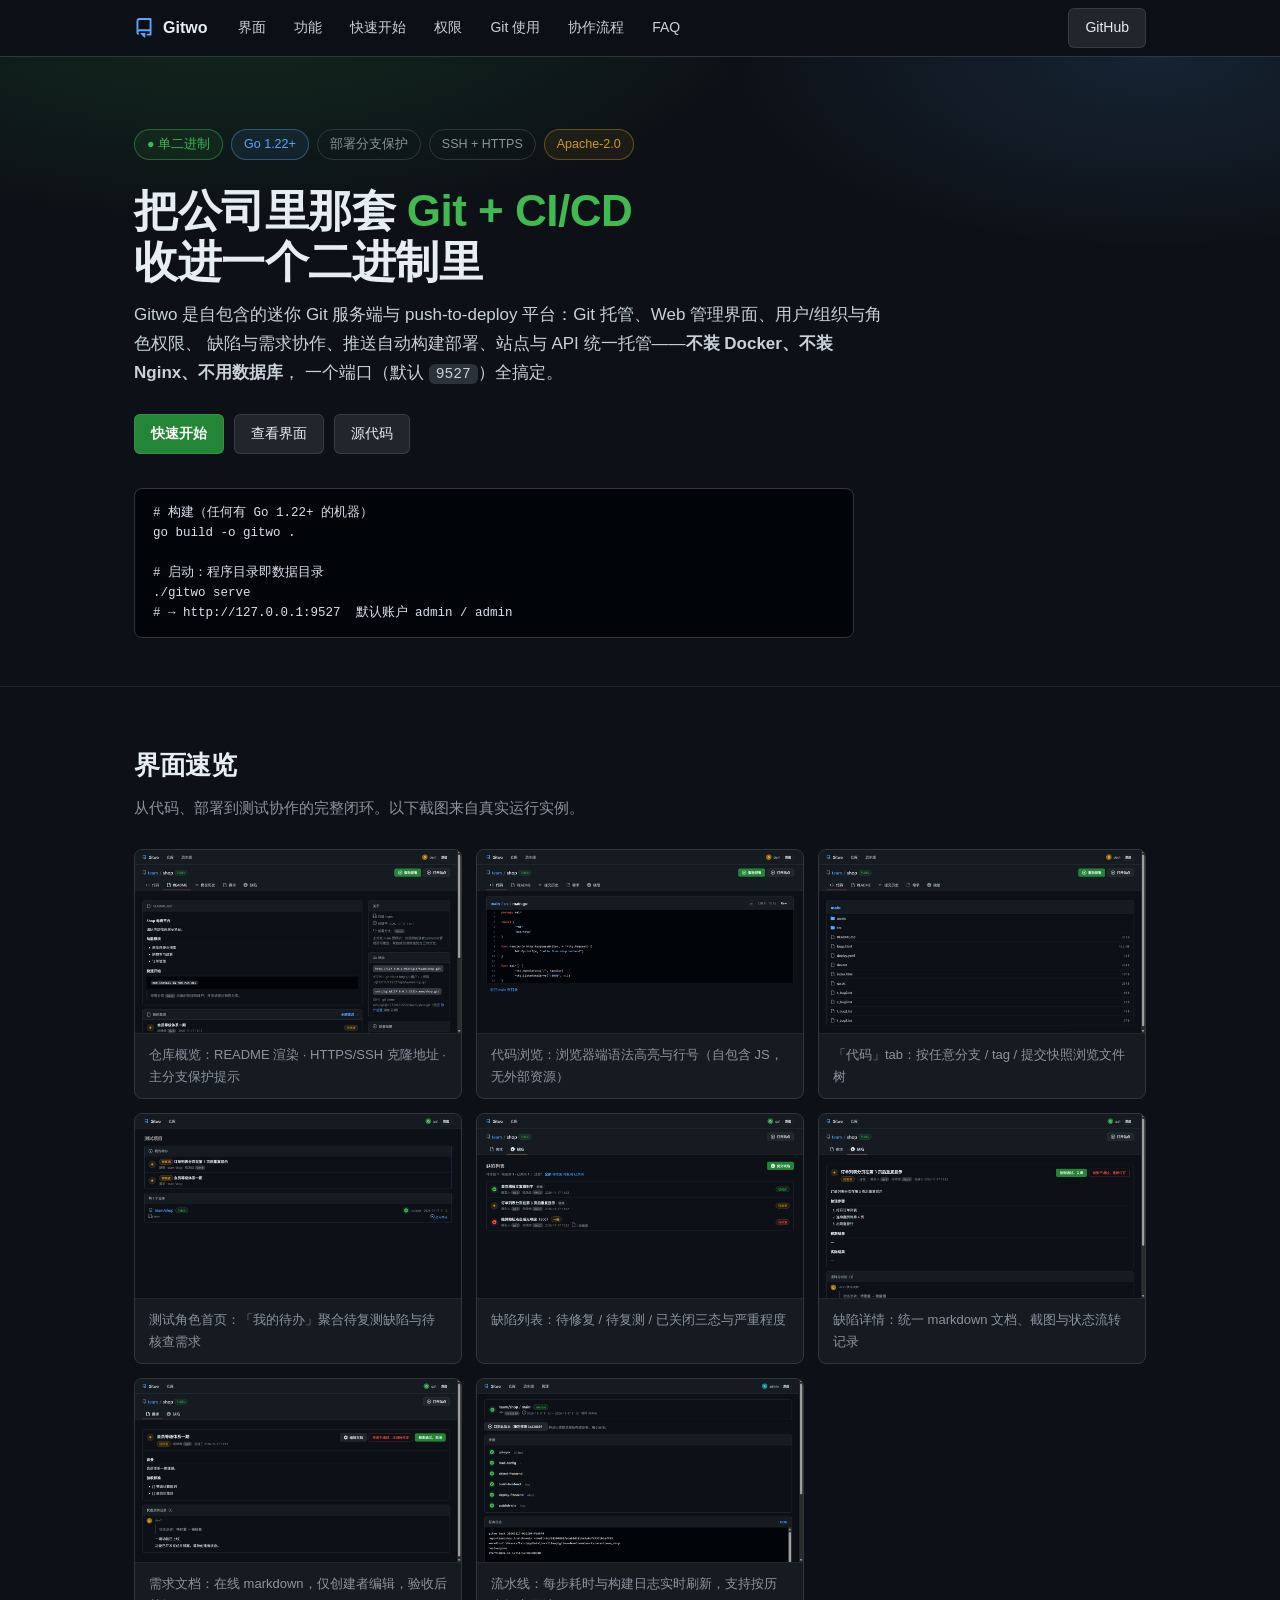
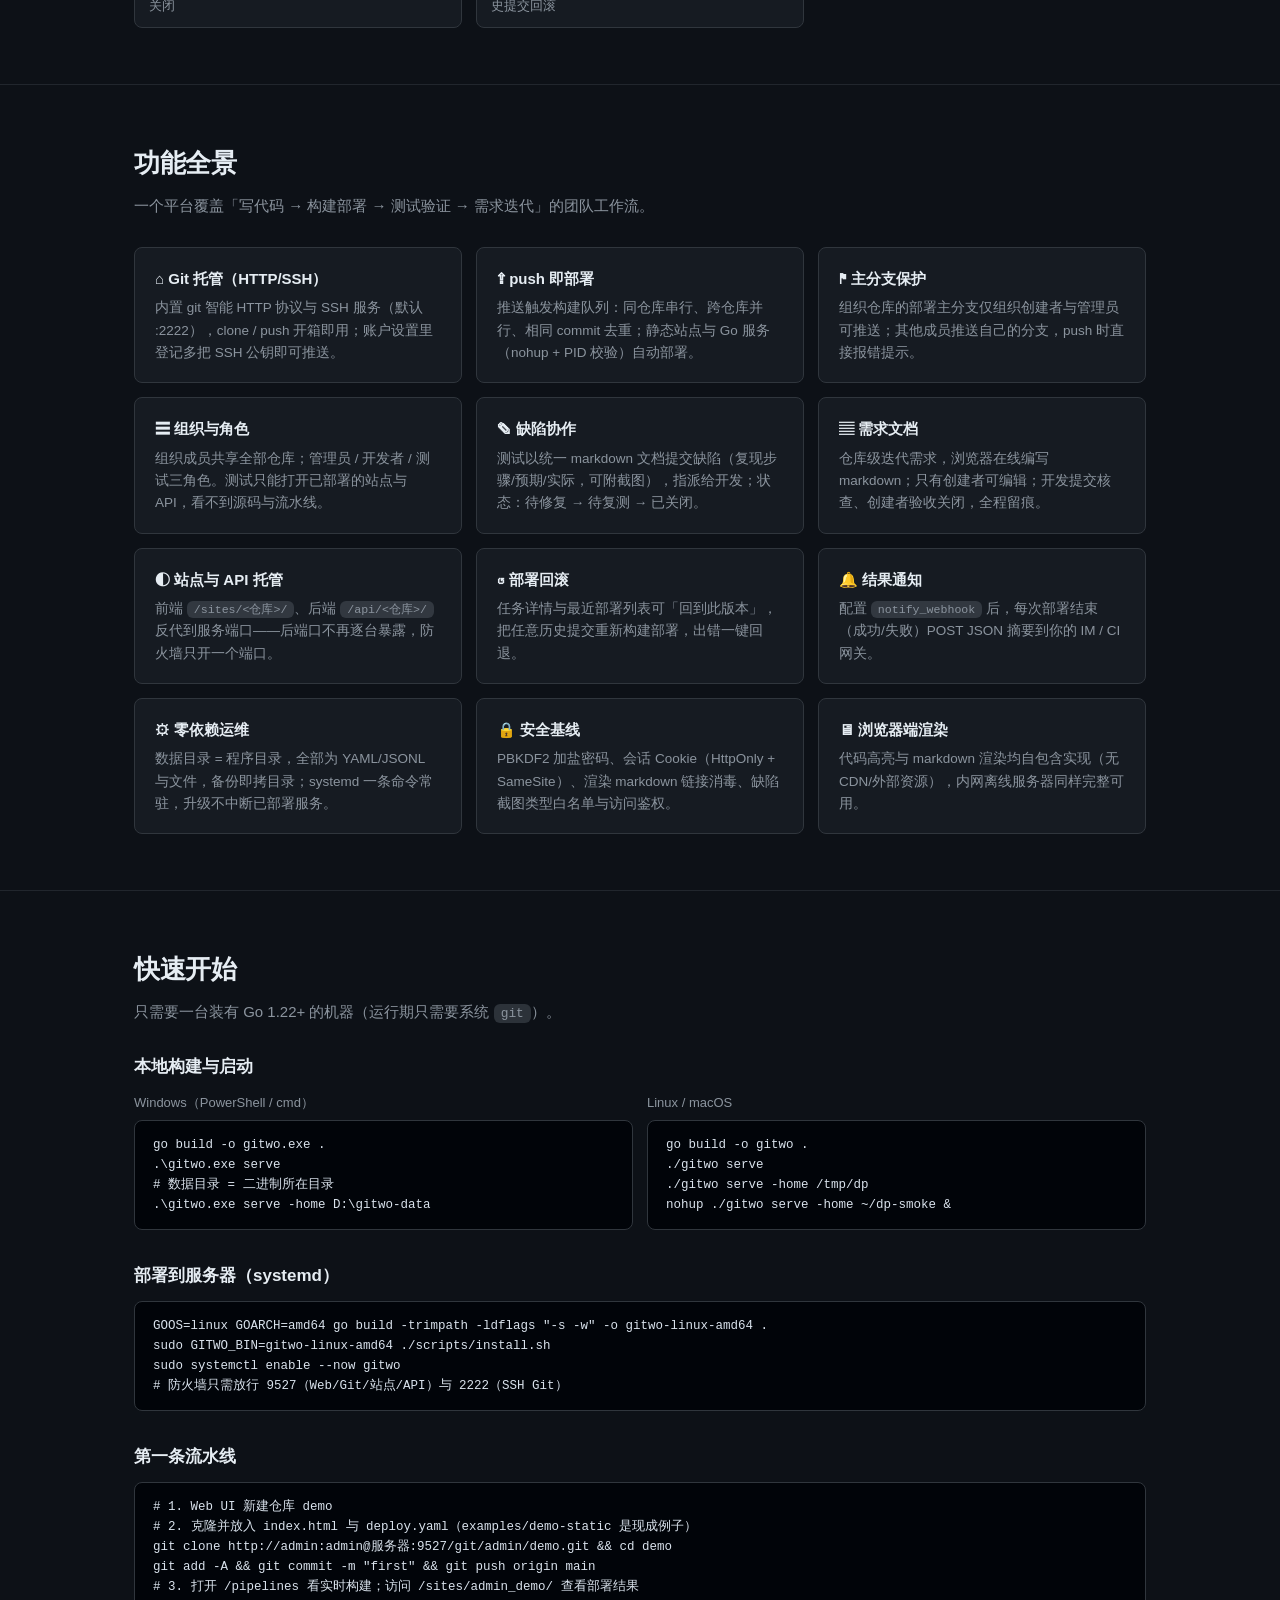
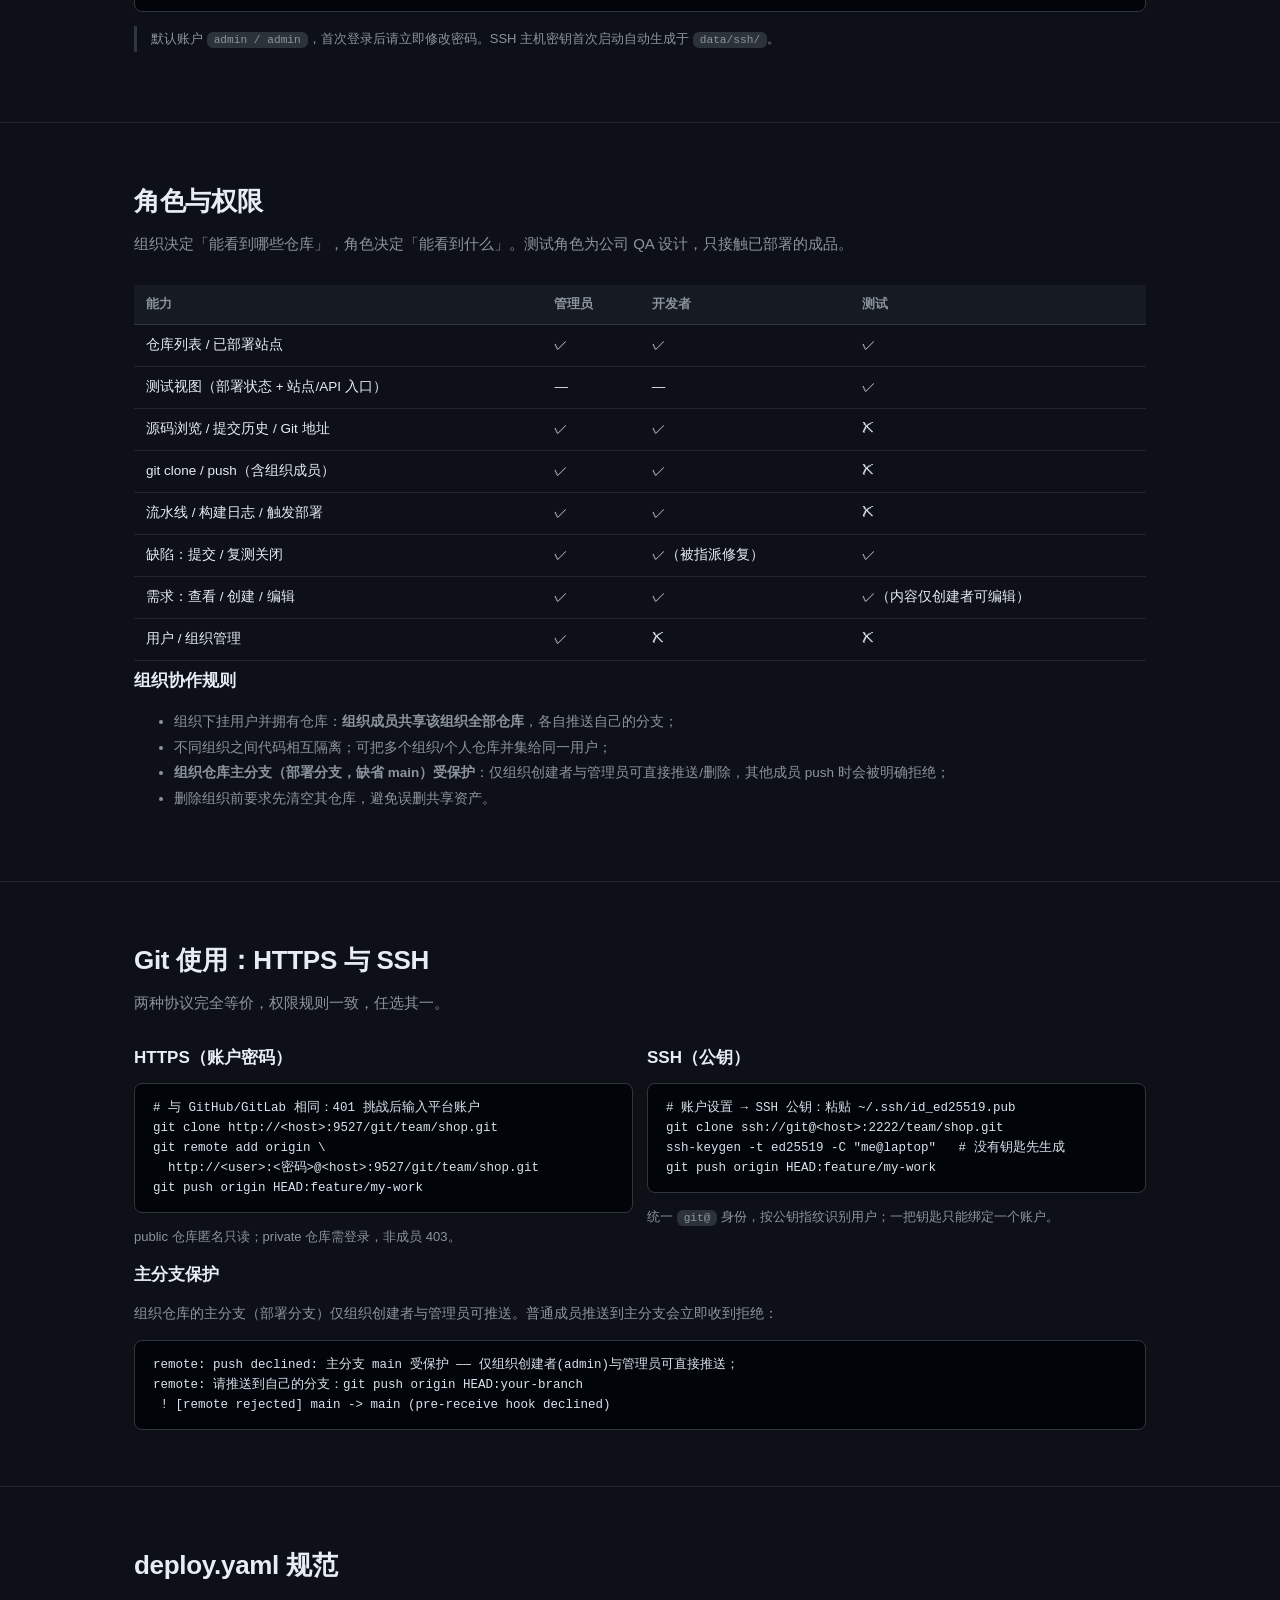
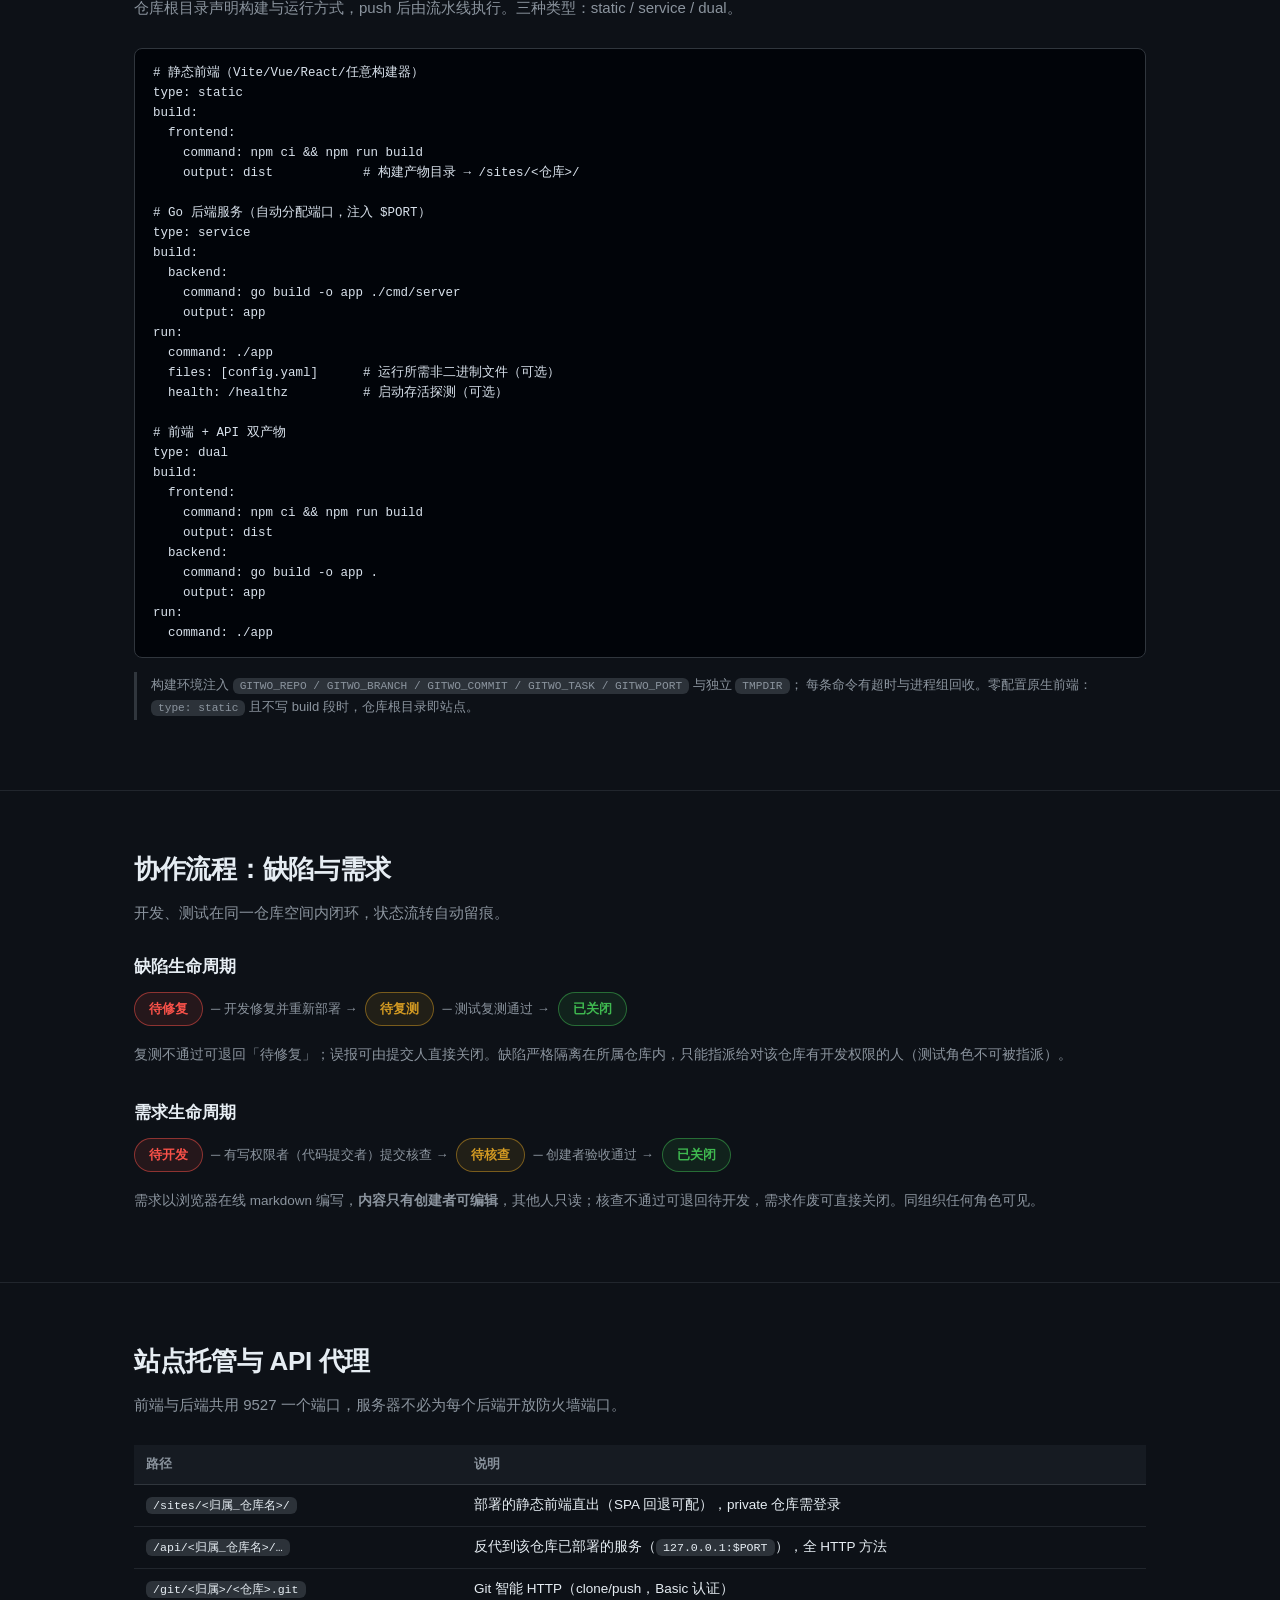
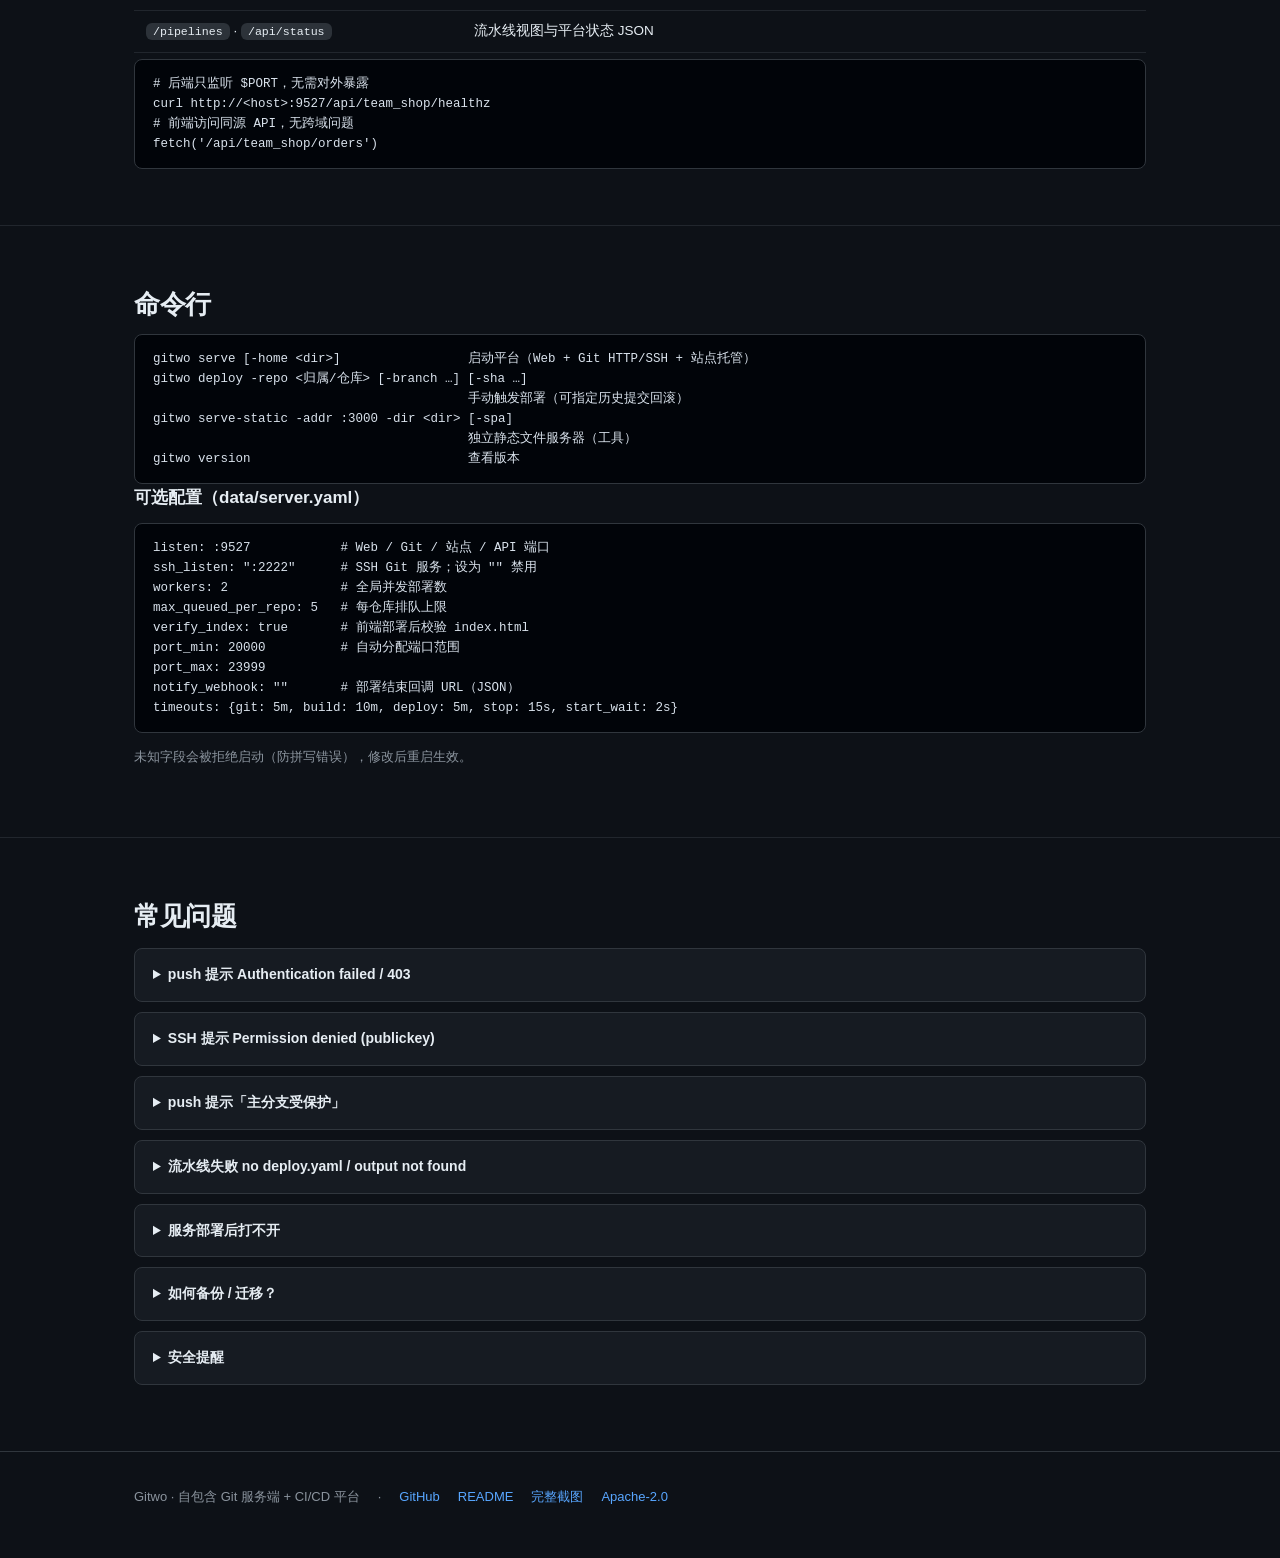
==== docs/index.html @ 0fca26b6 "feat: Gitwo 平台完整导入（Git 服务端/CI/CD/角色/缺陷/需求/SSH/API 代理） - 单二进制 Go 平台：Git HTTP+SSH、push-to-deploy 流水线、站" ====
<!doctype html>
<html lang="zh-CN">
<head>
<meta charset="utf-8">
<meta name="viewport" content="width=device-width,initial-scale=1">
<meta name="color-scheme" content="dark">
<title>Gitwo · 自包含 Git 服务端 + CI/CD 平台</title>
<meta name="description" content="Gitwo：单二进制迷你 Git 服务端 + push-to-deploy CI/CD 平台。内置 Git 托管、Web 管理、组织与角色权限、缺陷与需求协作、站点托管与 API 代理，一个端口（9527）全搞定。">
<style>
:root{
  --bg:#0d1117;--bg2:#161b22;--bg3:#21262d;--inset:#010409;
  --border:#30363d;--border2:#21262d;--fg:#e6edf3;--muted:#8b949e;--accent:#58a6ff;
  --green:#3fb950;--green-btn:#238636;--green-h:#2ea043;--red:#f85149;--yellow:#d29922;--purple:#bc8cff;
  --radius:8px;--mono:ui-monospace,SFMono-Regular,"SF Mono",Menlo,Consolas,"Liberation Mono",monospace;
}
*{box-sizing:border-box}
html{color-scheme:dark;scroll-behavior:smooth}
body{margin:0;background:var(--bg);color:var(--fg);
  font:15px/1.7 -apple-system,BlinkMacSystemFont,"Segoe UI","Noto Sans SC",Helvetica,Arial,sans-serif;
  -webkit-font-smoothing:antialiased}
a{color:var(--accent);text-decoration:none}
a:hover{text-decoration:underline}
code{font-family:var(--mono);font-size:.86em;background:rgba(110,118,129,.32);padding:2px 7px;border-radius:6px}
pre{margin:0;padding:14px 18px;overflow:auto;background:var(--inset);border:1px solid var(--border);
  border-radius:var(--radius);font:12.5px/1.6 var(--mono);color:#d9e2ec}
pre code{background:none;padding:0;font-size:inherit}
.wrap{max-width:1060px;margin:0 auto;padding:0 24px}

/* nav */
nav{position:sticky;top:0;z-index:50;background:rgba(13,17,23,.92);backdrop-filter:blur(8px);
  border-bottom:1px solid var(--border)}
nav .in{max-width:1060px;margin:0 auto;padding:0 24px;height:56px;display:flex;align-items:center;gap:6px}
.brand{display:flex;align-items:center;gap:9px;font-weight:700;font-size:16px;color:var(--fg);margin-right:14px}
.brand svg{color:var(--accent)}
nav a.lnk{color:#c9d1d9;padding:6px 11px;border-radius:6px;font-size:14px}
nav a.lnk:hover{background:var(--bg3);color:#fff;text-decoration:none}
nav .sp{flex:1}
.btn{display:inline-flex;align-items:center;gap:7px;padding:7px 16px;font-size:14px;font-weight:600;
  color:#fff;background:var(--green-btn);border:1px solid rgba(240,246,252,.1);border-radius:6px;cursor:pointer}
.btn:hover{background:var(--green-h);text-decoration:none}
.btn.ghost{background:var(--bg3);color:var(--fg);font-weight:500}
.btn.ghost:hover{background:#30363d}

/* hero */
.hero{padding:72px 0 48px;background:
  radial-gradient(900px 380px at 18% -10%,rgba(35,134,54,.22),transparent 60%),
  radial-gradient(700px 320px at 90% 0%,rgba(88,166,255,.12),transparent 60%)}
.hero h1{font-size:44px;line-height:1.15;margin:0 0 14px;letter-spacing:-.5px}
.hero h1 .g{color:var(--green)}
.hero p.lead{font-size:17px;color:#c9d1d9;max-width:760px;margin:0 0 26px}
.hero .badges{display:flex;gap:8px;flex-wrap:wrap;margin-bottom:26px}
.pill{display:inline-flex;align-items:center;gap:6px;padding:4px 12px;font-size:12.5px;
  border:1px solid var(--border);border-radius:999px;color:var(--muted)}
.pill.g{color:var(--green);border-color:rgba(63,185,80,.45);background:rgba(63,185,80,.08)}
.pill.b{color:var(--accent);border-color:rgba(88,166,255,.4);background:rgba(88,166,255,.08)}
.pill.y{color:var(--yellow);border-color:rgba(210,153,34,.4);background:rgba(210,153,34,.08)}
.hero .actions{display:flex;gap:10px;flex-wrap:wrap;margin-bottom:34px}
.hero .term{max-width:720px}

/* sections */
section{padding:56px 0;border-top:1px solid var(--border2)}
section h2{font-size:26px;margin:0 0 8px;letter-spacing:-.3px}
section p.sub{color:var(--muted);margin:0 0 28px;max-width:820px}
h3{font-size:17px;margin:32px 0 10px}
h3:first-of-type{margin-top:0}

/* cards */
.grid{display:grid;gap:14px}
.g3{grid-template-columns:repeat(auto-fit,minmax(260px,1fr))}
.g2{grid-template-columns:repeat(auto-fit,minmax(320px,1fr))}
.card{background:var(--bg2);border:1px solid var(--border);border-radius:var(--radius);padding:18px 20px}
.card h4{margin:0 0 6px;font-size:15px;display:flex;align-items:center;gap:8px}
.card h4 svg{color:var(--accent);flex:none}
.card p{margin:0;color:var(--muted);font-size:13.5px;line-height:1.65}
.card .tag{font-size:11px;color:var(--purple);border:1px solid rgba(188,140,255,.35);
  border-radius:999px;padding:1px 8px;margin-left:auto}

/* gallery */
.gallery{display:grid;grid-template-columns:repeat(auto-fit,minmax(300px,1fr));gap:14px}
.gallery figure{margin:0;background:var(--bg2);border:1px solid var(--border);border-radius:var(--radius);overflow:hidden}
.gallery img{display:block;width:100%;height:auto;border-bottom:1px solid var(--border2)}
.gallery figcaption{padding:10px 14px;font-size:13px;color:var(--muted)}

/* tables */
table{width:100%;border-collapse:collapse;font-size:13.5px;margin:10px 0 6px}
th{text-align:left;color:var(--muted);font-weight:600;font-size:12.5px;padding:9px 12px;
  border-bottom:1px solid var(--border);background:var(--bg2)}
td{padding:9px 12px;border-bottom:1px solid var(--border2);vertical-align:top}
tbody tr:hover td{background:rgba(110,118,129,.05)}

/* workflow chips */
.flow{display:flex;align-items:center;gap:8px;flex-wrap:wrap;margin:10px 0 18px}
.chip{padding:5px 14px;border-radius:999px;font-size:13px;font-weight:600;border:1px solid var(--border)}
.chip.open{color:var(--red);border-color:rgba(248,81,73,.5);background:rgba(248,81,73,.1)}
.chip.fixed{color:var(--yellow);border-color:rgba(210,153,34,.5);background:rgba(210,153,34,.1)}
.chip.closed{color:var(--green);border-color:rgba(63,185,80,.5);background:rgba(63,185,80,.1)}
.arrow{color:var(--muted);font-size:13px}
.note{border-left:3px solid var(--border);padding:2px 14px;color:var(--muted);font-size:13px;margin:14px 0}

/* faq */
details{background:var(--bg2);border:1px solid var(--border);border-radius:var(--radius);
  padding:14px 18px;margin:10px 0}
details summary{cursor:pointer;font-weight:600;font-size:14px}
details p{color:var(--muted);font-size:13.5px;margin:10px 0 0}

footer{border-top:1px solid var(--border);padding:34px 0 50px;color:var(--muted);font-size:13px}
footer .in{display:flex;gap:18px;flex-wrap:wrap;align-items:center}
@media (max-width:720px){.hero h1{font-size:32px}nav a.lnk{display:none}}
</style>
</head>
<body>

<nav><div class="in">
  <a class="brand" href="#top"><svg viewBox="0 0 16 16" width="20" height="20" fill="currentColor"><path d="M2 2.5A2.5 2.5 0 0 1 4.5 0h8.75a.75.75 0 0 1 .75.75v12.5a.75.75 0 0 1-.75.75h-2.5a.75.75 0 0 1 0-1.5h1.75v-2h-8a1 1 0 0 0-.714 1.7.75.75 0 1 1-1.072 1.05A2.495 2.495 0 0 1 2 11.5Zm10.5-1h-8a1 1 0 0 0-1 1v6.708A2.486 2.486 0 0 1 4.5 9h8ZM5 12.25a.25.25 0 0 1 .25-.25h3.5a.25.25 0 0 1 .25.25v3.25a.25.25 0 0 1-.4.2l-1.45-1.087a.249.249 0 0 0-.2 0L8.5 15.7a.25.25 0 0 1-.4-.2Z"/></svg>Gitwo</a>
  <a class="lnk" href="#screens">界面</a>
  <a class="lnk" href="#features">功能</a>
  <a class="lnk" href="#start">快速开始</a>
  <a class="lnk" href="#roles">权限</a>
  <a class="lnk" href="#git">Git 使用</a>
  <a class="lnk" href="#workflow">协作流程</a>
  <a class="lnk" href="#faq">FAQ</a>
  <span class="sp"></span>
  <a class="btn ghost" href="https://github.com/flairamos/gitwo">GitHub</a>
</div></nav>

<header class="hero" id="top"><div class="wrap">
  <div class="badges">
    <span class="pill g">● 单二进制</span>
    <span class="pill b">Go 1.22+</span>
    <span class="pill">部署分支保护</span>
    <span class="pill">SSH + HTTPS</span>
    <span class="pill y">Apache-2.0</span>
  </div>
  <h1>把公司里那套 <span class="g">Git + CI/CD</span><br>收进一个二进制里</h1>
  <p class="lead">
    Gitwo 是自包含的迷你 Git 服务端与 push-to-deploy 平台：Git 托管、Web 管理界面、用户/组织与角色权限、
    缺陷与需求协作、推送自动构建部署、站点与 API 统一托管——<b>不装 Docker、不装 Nginx、不用数据库</b>，
    一个端口（默认 <code>9527</code>）全搞定。
  </p>
  <div class="actions">
    <a class="btn" href="#start">快速开始</a>
    <a class="btn ghost" href="#screens">查看界面</a>
    <a class="btn ghost" href="https://github.com/flairamos/gitwo">源代码</a>
  </div>
  <div class="term"><pre><code># 构建（任何有 Go 1.22+ 的机器）
go build -o gitwo .

# 启动：程序目录即数据目录
./gitwo serve
# → http://127.0.0.1:9527  默认账户 admin / admin</code></pre></div>
</div></header>

<section id="screens"><div class="wrap">
  <h2>界面速览</h2>
  <p class="sub">从代码、部署到测试协作的完整闭环。以下截图来自真实运行实例。</p>
  <div class="gallery">
    <figure><a href="screenshots/03-repo-overview.png" target="_blank"><img src="screenshots/03-repo-overview.png" alt="仓库概览"></a>
      <figcaption>仓库概览：README 渲染 · HTTPS/SSH 克隆地址 · 主分支保护提示</figcaption></figure>
    <figure><a href="screenshots/05-code-blob.png" target="_blank"><img src="screenshots/05-code-blob.png" alt="代码语法高亮"></a>
      <figcaption>代码浏览：浏览器端语法高亮与行号（自包含 JS，无外部资源）</figcaption></figure>
    <figure><a href="screenshots/04-code-tree.png" target="_blank"><img src="screenshots/04-code-tree.png" alt="目录浏览"></a>
      <figcaption>「代码」tab：按任意分支 / tag / 提交快照浏览文件树</figcaption></figure>
    <figure><a href="screenshots/02-dashboard-tester.png" target="_blank"><img src="screenshots/02-dashboard-tester.png" alt="测试待办"></a>
      <figcaption>测试角色首页：「我的待办」聚合待复测缺陷与待核查需求</figcaption></figure>
    <figure><a href="screenshots/07-bugs-list.png" target="_blank"><img src="screenshots/07-bugs-list.png" alt="缺陷列表"></a>
      <figcaption>缺陷列表：待修复 / 待复测 / 已关闭三态与严重程度</figcaption></figure>
    <figure><a href="screenshots/09-bug-detail-verify.png" target="_blank"><img src="screenshots/09-bug-detail-verify.png" alt="缺陷详情"></a>
      <figcaption>缺陷详情：统一 markdown 文档、截图与状态流转记录</figcaption></figure>
    <figure><a href="screenshots/11-req-detail.png" target="_blank"><img src="screenshots/11-req-detail.png" alt="需求详情"></a>
      <figcaption>需求文档：在线 markdown，仅创建者编辑，验收后关闭</figcaption></figure>
    <figure><a href="screenshots/13-pipeline-detail.png" target="_blank"><img src="screenshots/13-pipeline-detail.png" alt="流水线详情"></a>
      <figcaption>流水线：每步耗时与构建日志实时刷新，支持按历史提交回滚</figcaption></figure>
  </div>
</div></section>

<section id="features"><div class="wrap">
  <h2>功能全景</h2>
  <p class="sub">一个平台覆盖「写代码 → 构建部署 → 测试验证 → 需求迭代」的团队工作流。</p>
  <div class="grid g3">
    <div class="card"><h4>⌂ Git 托管（HTTP/SSH）</h4><p>内置 git 智能 HTTP 协议与 SSH 服务（默认 :2222），clone / push 开箱即用；账户设置里登记多把 SSH 公钥即可推送。</p></div>
    <div class="card"><h4>⇪ push 即部署</h4><p>推送触发构建队列：同仓库串行、跨仓库并行、相同 commit 去重；静态站点与 Go 服务（nohup + PID 校验）自动部署。</p></div>
    <div class="card"><h4>⚑ 主分支保护</h4><p>组织仓库的部署主分支仅组织创建者与管理员可推送；其他成员推送自己的分支，push 时直接报错提示。</p></div>
    <div class="card"><h4>☰ 组织与角色</h4><p>组织成员共享全部仓库；管理员 / 开发者 / 测试三角色。测试只能打开已部署的站点与 API，看不到源码与流水线。</p></div>
    <div class="card"><h4>✎ 缺陷协作</h4><p>测试以统一 markdown 文档提交缺陷（复现步骤/预期/实际，可附截图），指派给开发；状态：待修复 → 待复测 → 已关闭。</p></div>
    <div class="card"><h4>▤ 需求文档</h4><p>仓库级迭代需求，浏览器在线编写 markdown；只有创建者可编辑；开发提交核查、创建者验收关闭，全程留痕。</p></div>
    <div class="card"><h4>◐ 站点与 API 托管</h4><p>前端 <code>/sites/&lt;仓库&gt;/</code>、后端 <code>/api/&lt;仓库&gt;/</code> 反代到服务端口——后端口不再逐台暴露，防火墙只开一个端口。</p></div>
    <div class="card"><h4>↺ 部署回滚</h4><p>任务详情与最近部署列表可「回到此版本」，把任意历史提交重新构建部署，出错一键回退。</p></div>
    <div class="card"><h4>🔔 结果通知</h4><p>配置 <code>notify_webhook</code> 后，每次部署结束（成功/失败）POST JSON 摘要到你的 IM / CI 网关。</p></div>
    <div class="card"><h4>⚙ 零依赖运维</h4><p>数据目录 = 程序目录，全部为 YAML/JSONL 与文件，备份即拷目录；systemd 一条命令常驻，升级不中断已部署服务。</p></div>
    <div class="card"><h4>🔒 安全基线</h4><p>PBKDF2 加盐密码、会话 Cookie（HttpOnly + SameSite）、渲染 markdown 链接消毒、缺陷截图类型白名单与访问鉴权。</p></div>
    <div class="card"><h4>🖥 浏览器端渲染</h4><p>代码高亮与 markdown 渲染均自包含实现（无 CDN/外部资源），内网离线服务器同样完整可用。</p></div>
  </div>
</div></section>

<section id="start"><div class="wrap">
  <h2>快速开始</h2>
  <p class="sub">只需要一台装有 Go 1.22+ 的机器（运行期只需要系统 <code>git</code>）。</p>

  <h3>本地构建与启动</h3>
  <div class="grid g2">
    <div><p style="color:var(--muted);font-size:13px;margin:0 0 6px">Windows（PowerShell / cmd）</p>
<pre><code>go build -o gitwo.exe .
.\gitwo.exe serve
# 数据目录 = 二进制所在目录
.\gitwo.exe serve -home D:\gitwo-data</code></pre></div>
    <div><p style="color:var(--muted);font-size:13px;margin:0 0 6px">Linux / macOS</p>
<pre><code>go build -o gitwo .
./gitwo serve
./gitwo serve -home /tmp/dp
nohup ./gitwo serve -home ~/dp-smoke &</code></pre></div>
  </div>

  <h3>部署到服务器（systemd）</h3>
<pre><code>GOOS=linux GOARCH=amd64 go build -trimpath -ldflags "-s -w" -o gitwo-linux-amd64 .
sudo GITWO_BIN=gitwo-linux-amd64 ./scripts/install.sh
sudo systemctl enable --now gitwo
# 防火墙只需放行 9527（Web/Git/站点/API）与 2222（SSH Git）</code></pre>

  <h3>第一条流水线</h3>
<pre><code># 1. Web UI 新建仓库 demo
# 2. 克隆并放入 index.html 与 deploy.yaml（examples/demo-static 是现成例子）
git clone http://admin:admin@服务器:9527/git/admin/demo.git &amp;&amp; cd demo
git add -A &amp;&amp; git commit -m "first" &amp;&amp; git push origin main
# 3. 打开 /pipelines 看实时构建；访问 /sites/admin_demo/ 查看部署结果</code></pre>
  <p class="note">默认账户 <code>admin / admin</code>，首次登录后请立即修改密码。SSH 主机密钥首次启动自动生成于 <code>data/ssh/</code>。</p>
</div></section>

<section id="roles"><div class="wrap">
  <h2>角色与权限</h2>
  <p class="sub">组织决定「能看到哪些仓库」，角色决定「能看到什么」。测试角色为公司 QA 设计，只接触已部署的成品。</p>
  <table>
    <thead><tr><th>能力</th><th>管理员</th><th>开发者</th><th>测试</th></tr></thead>
    <tbody>
      <tr><td>仓库列表 / 已部署站点</td><td>✓</td><td>✓</td><td>✓</td></tr>
      <tr><td>测试视图（部署状态 + 站点/API 入口）</td><td>—</td><td>—</td><td>✓</td></tr>
      <tr><td>源码浏览 / 提交历史 / Git 地址</td><td>✓</td><td>✓</td><td>✗</td></tr>
      <tr><td>git clone / push（含组织成员）</td><td>✓</td><td>✓</td><td>✗</td></tr>
      <tr><td>流水线 / 构建日志 / 触发部署</td><td>✓</td><td>✓</td><td>✗</td></tr>
      <tr><td>缺陷：提交 / 复测关闭</td><td>✓</td><td>✓（被指派修复）</td><td>✓</td></tr>
      <tr><td>需求：查看 / 创建 / 编辑</td><td>✓</td><td>✓</td><td>✓（内容仅创建者可编辑）</td></tr>
      <tr><td>用户 / 组织管理</td><td>✓</td><td>✗</td><td>✗</td></tr>
    </tbody>
  </table>
  <h3>组织协作规则</h3>
  <ul style="color:var(--muted);font-size:13.5px;line-height:1.9">
    <li>组织下挂用户并拥有仓库：<b>组织成员共享该组织全部仓库</b>，各自推送自己的分支；</li>
    <li>不同组织之间代码相互隔离；可把多个组织/个人仓库并集给同一用户；</li>
    <li><b>组织仓库主分支（部署分支，缺省 main）受保护</b>：仅组织创建者与管理员可直接推送/删除，其他成员 push 时会被明确拒绝；</li>
    <li>删除组织前要求先清空其仓库，避免误删共享资产。</li>
  </ul>
</div></section>

<section id="git"><div class="wrap">
  <h2>Git 使用：HTTPS 与 SSH</h2>
  <p class="sub">两种协议完全等价，权限规则一致，任选其一。</p>
  <div class="grid g2">
    <div><h3 style="margin-top:0">HTTPS（账户密码）</h3>
<pre><code># 与 GitHub/GitLab 相同：401 挑战后输入平台账户
git clone http://&lt;host&gt;:9527/git/team/shop.git
git remote add origin \
  http://&lt;user&gt;:&lt;密码&gt;@&lt;host&gt;:9527/git/team/shop.git
git push origin HEAD:feature/my-work</code></pre>
      <p style="color:var(--muted);font-size:13px">public 仓库匿名只读；private 仓库需登录，非成员 403。</p></div>
    <div><h3 style="margin-top:0">SSH（公钥）</h3>
<pre><code># 账户设置 → SSH 公钥：粘贴 ~/.ssh/id_ed25519.pub
git clone ssh://git@&lt;host&gt;:2222/team/shop.git
ssh-keygen -t ed25519 -C "me@laptop"   # 没有钥匙先生成
git push origin HEAD:feature/my-work</code></pre>
      <p style="color:var(--muted);font-size:13px">统一 <code>git@</code> 身份，按公钥指纹识别用户；一把钥匙只能绑定一个账户。</p></div>
  </div>
  <h3>主分支保护</h3>
  <p style="color:var(--muted);font-size:13.5px">组织仓库的主分支（部署分支）仅组织创建者与管理员可推送。普通成员推送到主分支会立即收到拒绝：</p>
<pre><code>remote: push declined: 主分支 main 受保护 —— 仅组织创建者(admin)与管理员可直接推送；
remote: 请推送到自己的分支：git push origin HEAD:your-branch
 ! [remote rejected] main -&gt; main (pre-receive hook declined)</code></pre>
</div></section>

<section id="deployyaml"><div class="wrap">
  <h2>deploy.yaml 规范</h2>
  <p class="sub">仓库根目录声明构建与运行方式，push 后由流水线执行。三种类型：static / service / dual。</p>
<pre><code># 静态前端（Vite/Vue/React/任意构建器）
type: static
build:
  frontend:
    command: npm ci &amp;&amp; npm run build
    output: dist            # 构建产物目录 → /sites/&lt;仓库&gt;/

# Go 后端服务（自动分配端口，注入 $PORT）
type: service
build:
  backend:
    command: go build -o app ./cmd/server
    output: app
run:
  command: ./app
  files: [config.yaml]      # 运行所需非二进制文件（可选）
  health: /healthz          # 启动存活探测（可选）

# 前端 + API 双产物
type: dual
build:
  frontend:
    command: npm ci &amp;&amp; npm run build
    output: dist
  backend:
    command: go build -o app .
    output: app
run:
  command: ./app</code></pre>
  <div class="note">
    构建环境注入 <code>GITWO_REPO / GITWO_BRANCH / GITWO_COMMIT / GITWO_TASK / GITWO_PORT</code> 与独立 <code>TMPDIR</code>；
    每条命令有超时与进程组回收。零配置原生前端：<code>type: static</code> 且不写 build 段时，仓库根目录即站点。
  </div>
</div></section>

<section id="workflow"><div class="wrap">
  <h2>协作流程：缺陷与需求</h2>
  <p class="sub">开发、测试在同一仓库空间内闭环，状态流转自动留痕。</p>
  <h3>缺陷生命周期</h3>
  <div class="flow">
    <span class="chip open">待修复</span><span class="arrow">─ 开发修复并重新部署 →</span>
    <span class="chip fixed">待复测</span><span class="arrow">─ 测试复测通过 →</span>
    <span class="chip closed">已关闭</span>
  </div>
  <p style="color:var(--muted);font-size:13.5px">
    复测不通过可退回「待修复」；误报可由提交人直接关闭。缺陷严格隔离在所属仓库内，只能指派给对该仓库有开发权限的人（测试角色不可被指派）。</p>
  <h3>需求生命周期</h3>
  <div class="flow">
    <span class="chip open">待开发</span><span class="arrow">─ 有写权限者（代码提交者）提交核查 →</span>
    <span class="chip fixed">待核查</span><span class="arrow">─ 创建者验收通过 →</span>
    <span class="chip closed">已关闭</span>
  </div>
  <p style="color:var(--muted);font-size:13.5px">
    需求以浏览器在线 markdown 编写，<b>内容只有创建者可编辑</b>，其他人只读；核查不通过可退回待开发，需求作废可直接关闭。同组织任何角色可见。</p>
</div></section>

<section id="hosting"><div class="wrap">
  <h2>站点托管与 API 代理</h2>
  <p class="sub">前端与后端共用 9527 一个端口，服务器不必为每个后端开放防火墙端口。</p>
  <table>
    <thead><tr><th>路径</th><th>说明</th></tr></thead>
    <tbody>
      <tr><td><code>/sites/&lt;归属_仓库名&gt;/</code></td><td>部署的静态前端直出（SPA 回退可配），private 仓库需登录</td></tr>
      <tr><td><code>/api/&lt;归属_仓库名&gt;/…</code></td><td>反代到该仓库已部署的服务（<code>127.0.0.1:$PORT</code>），全 HTTP 方法</td></tr>
      <tr><td><code>/git/&lt;归属&gt;/&lt;仓库&gt;.git</code></td><td>Git 智能 HTTP（clone/push，Basic 认证）</td></tr>
      <tr><td><code>/pipelines</code> · <code>/api/status</code></td><td>流水线视图与平台状态 JSON</td></tr>
    </tbody>
  </table>
<pre><code># 后端只监听 $PORT，无需对外暴露
curl http://&lt;host&gt;:9527/api/team_shop/healthz
# 前端访问同源 API，无跨域问题
fetch('/api/team_shop/orders')</code></pre>
</div></section>

<section id="cli"><div class="wrap">
  <h2>命令行</h2>
<pre><code>gitwo serve [-home &lt;dir&gt;]                 启动平台（Web + Git HTTP/SSH + 站点托管）
gitwo deploy -repo &lt;归属/仓库&gt; [-branch …] [-sha …]
                                          手动触发部署（可指定历史提交回滚）
gitwo serve-static -addr :3000 -dir &lt;dir&gt; [-spa]
                                          独立静态文件服务器（工具）
gitwo version                             查看版本</code></pre>
  <h3>可选配置（data/server.yaml）</h3>
<pre><code>listen: :9527            # Web / Git / 站点 / API 端口
ssh_listen: ":2222"      # SSH Git 服务；设为 "" 禁用
workers: 2               # 全局并发部署数
max_queued_per_repo: 5   # 每仓库排队上限
verify_index: true       # 前端部署后校验 index.html
port_min: 20000          # 自动分配端口范围
port_max: 23999
notify_webhook: ""       # 部署结束回调 URL（JSON）
timeouts: {git: 5m, build: 10m, deploy: 5m, stop: 15s, start_wait: 2s}</code></pre>
  <p style="color:var(--muted);font-size:13px">未知字段会被拒绝启动（防拼写错误），修改后重启生效。</p>
</div></section>

<section id="faq"><div class="wrap">
  <h2>常见问题</h2>
  <details><summary>push 提示 Authentication failed / 403</summary><p>账户密码错误，或该用户对 private 仓库无权限（需要是归属者/组织成员/管理员）。URL 中的用户必须是平台账户，不是系统用户。</p></details>
  <details><summary>SSH 提示 Permission denied (publickey)</summary><p>公钥未在「账户设置 → SSH 公钥」登记；或一把钥匙已绑定其他账户；测试角色没有 git 权限。用 <code>ssh -T -p 2222 git@host</code> 可验证握手。</p></details>
  <details><summary>push 提示「主分支受保护」</summary><p>组织仓库的主分支仅组织创建者/管理员可直接推送。请推送到自己的分支（<code>git push origin HEAD:feature/xxx</code>），由管理者合并。</p></details>
  <details><summary>流水线失败 no deploy.yaml / output not found</summary><p>仓库根目录需有 deploy.yaml；检查构建命令输出与 <code>output</code> 路径是否一致，可在流水线详情查看每步日志。</p></details>
  <details><summary>服务部署后打不开</summary><p>服务必须读取注入的 <code>$PORT</code> 监听；通过 <code>/api/&lt;仓库&gt;/</code> 代理访问即可，无需暴露 20000-23999 端口。部署详情页会自动附 app.log 尾部。</p></details>
  <details><summary>如何备份 / 迁移？</summary><p>数据全部是文件：拷贝整个程序目录（repos/ workspaces/ apps/ data/）即可，无数据库。任务日志在 /tmp 下，丢失不影响历史摘要。</p></details>
  <details><summary>安全提醒</summary><p>deploy.yaml 的构建/启动命令以 gitwo 运行用户身份在宿主机执行——能 push 即等同该用户级命令执行权限。请只授予可信成员写权限，不要用 root 运行。</p></details>
</div></section>

<footer><div class="wrap in">
  <span>Gitwo · 自包含 Git 服务端 + CI/CD 平台</span>
  <span>·</span>
  <a href="https://github.com/flairamos/gitwo">GitHub</a>
  <a href="https://github.com/flairamos/gitwo/blob/main/README.md">README</a>
  <a href="https://github.com/flairamos/gitwo/blob/main/docs/DEMO.md">完整截图</a>
  <a href="https://github.com/flairamos/gitwo/blob/main/LICENSE">Apache-2.0</a>
</div></footer>

</body>
</html>
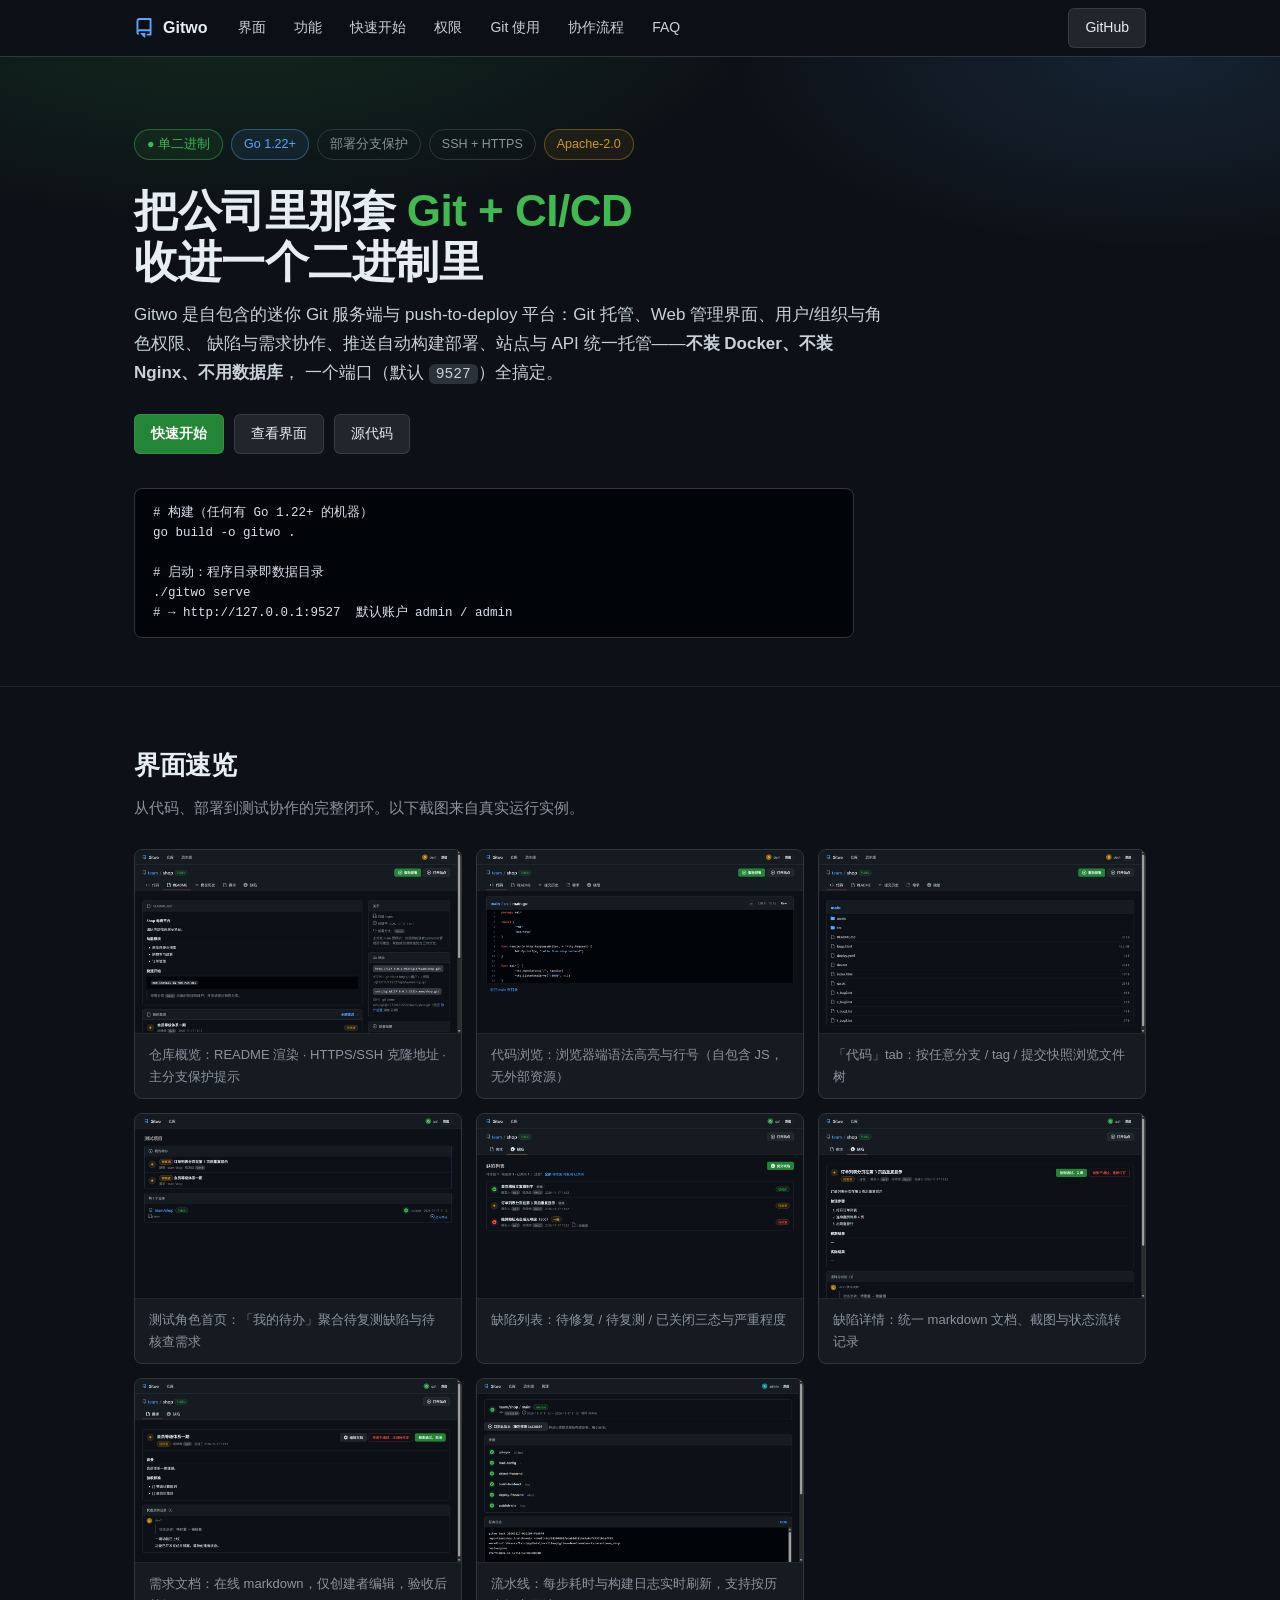
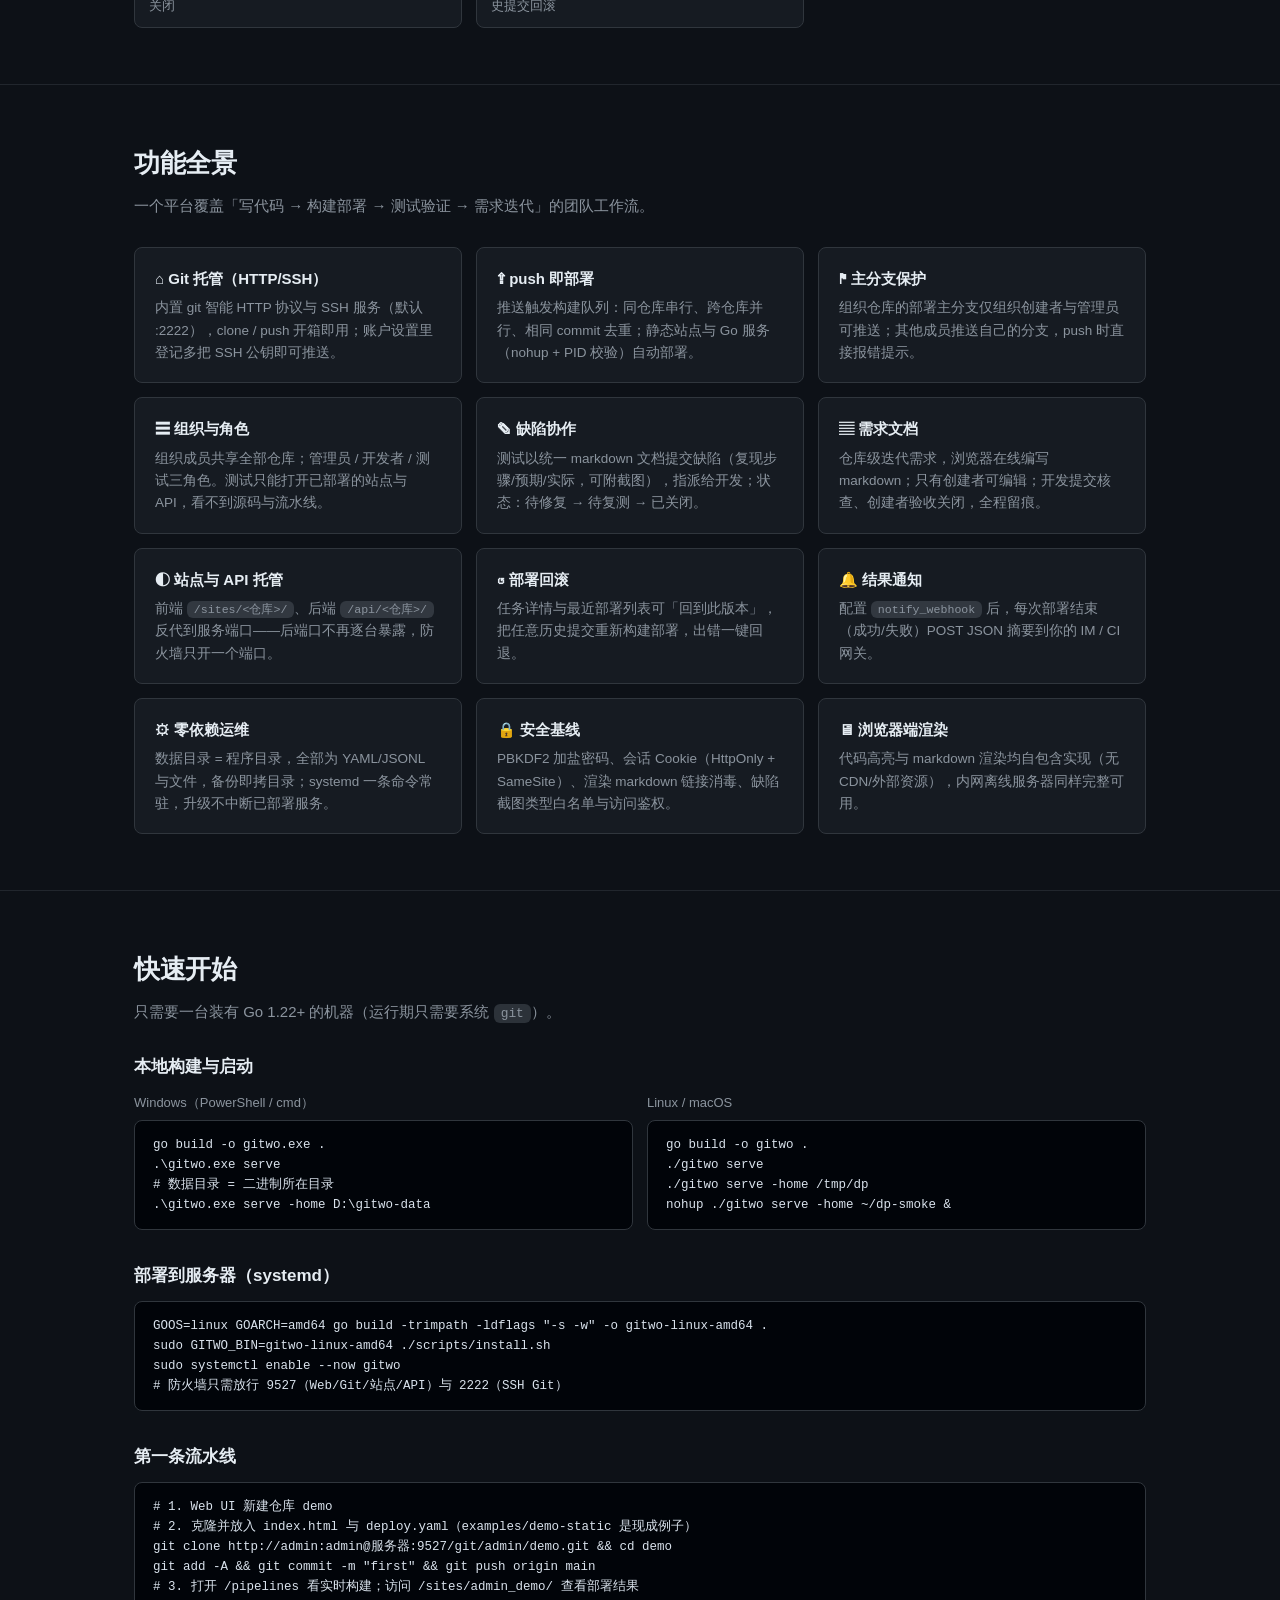
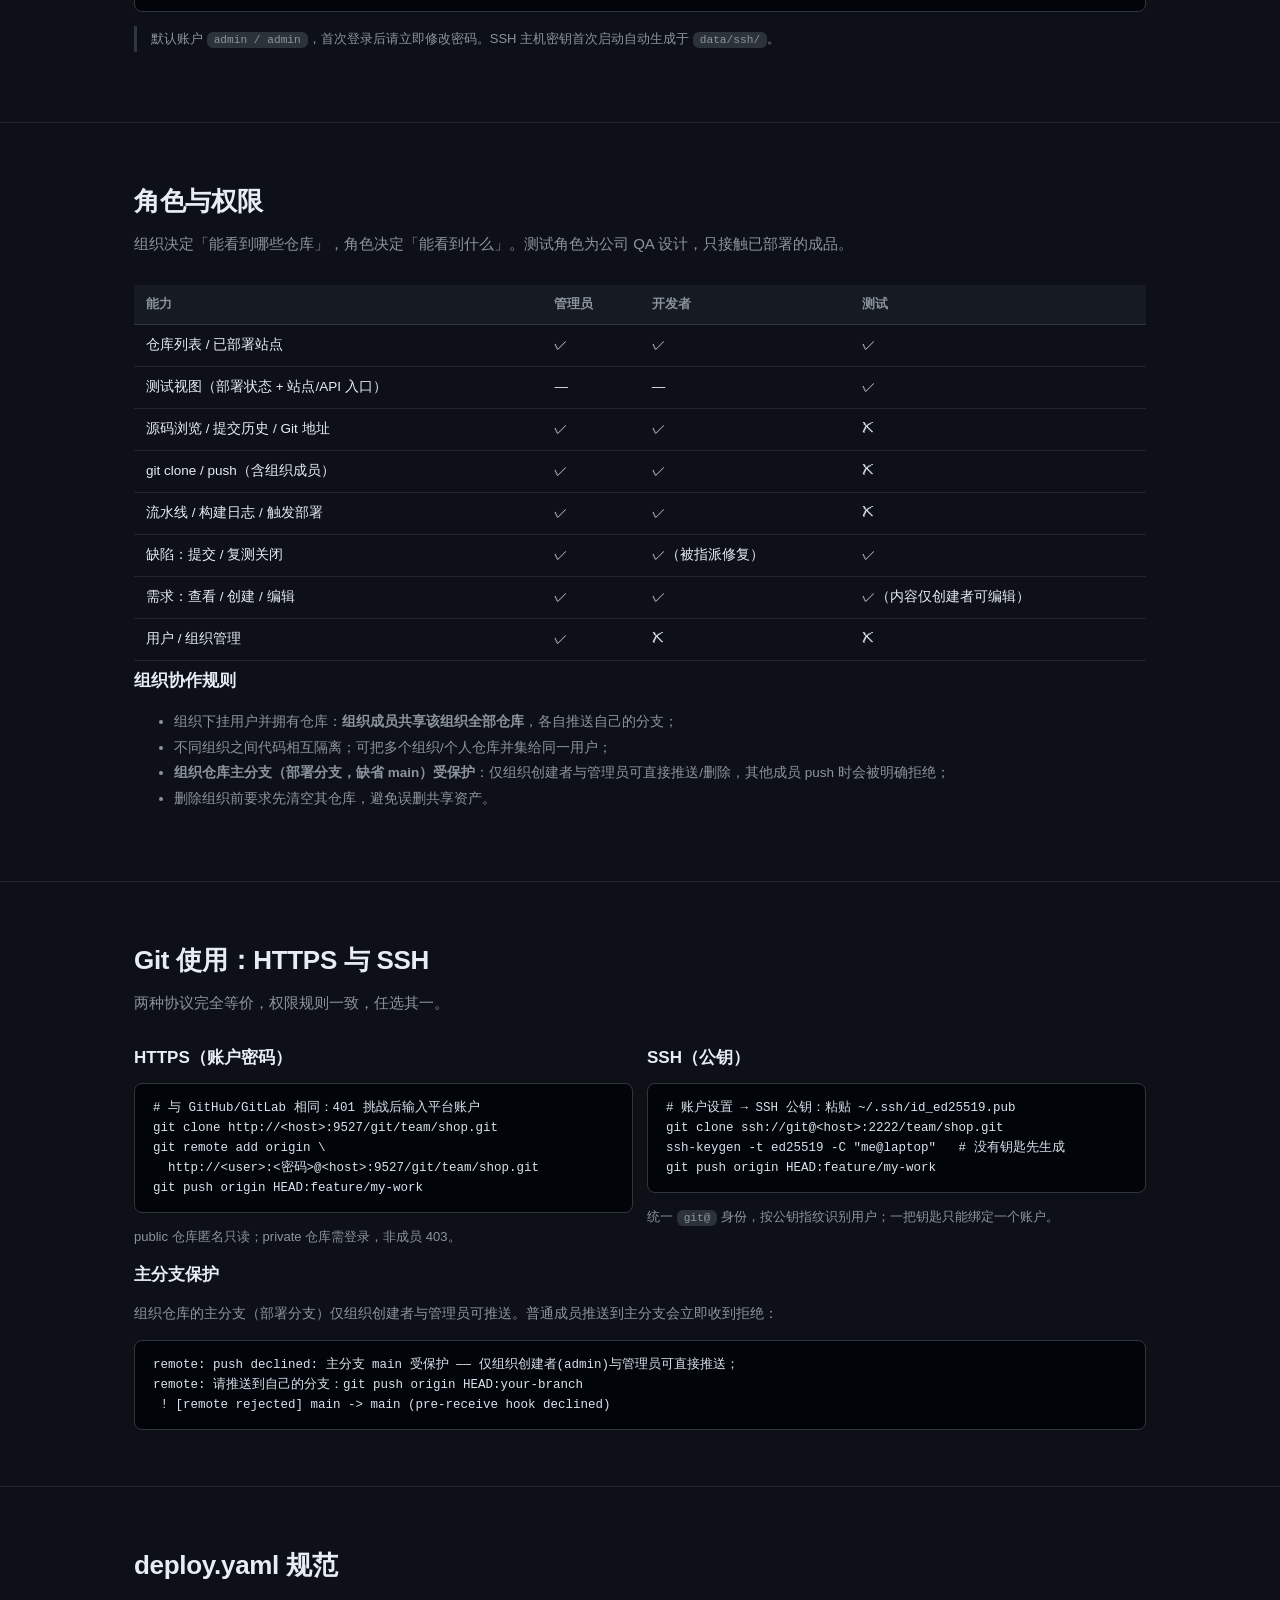
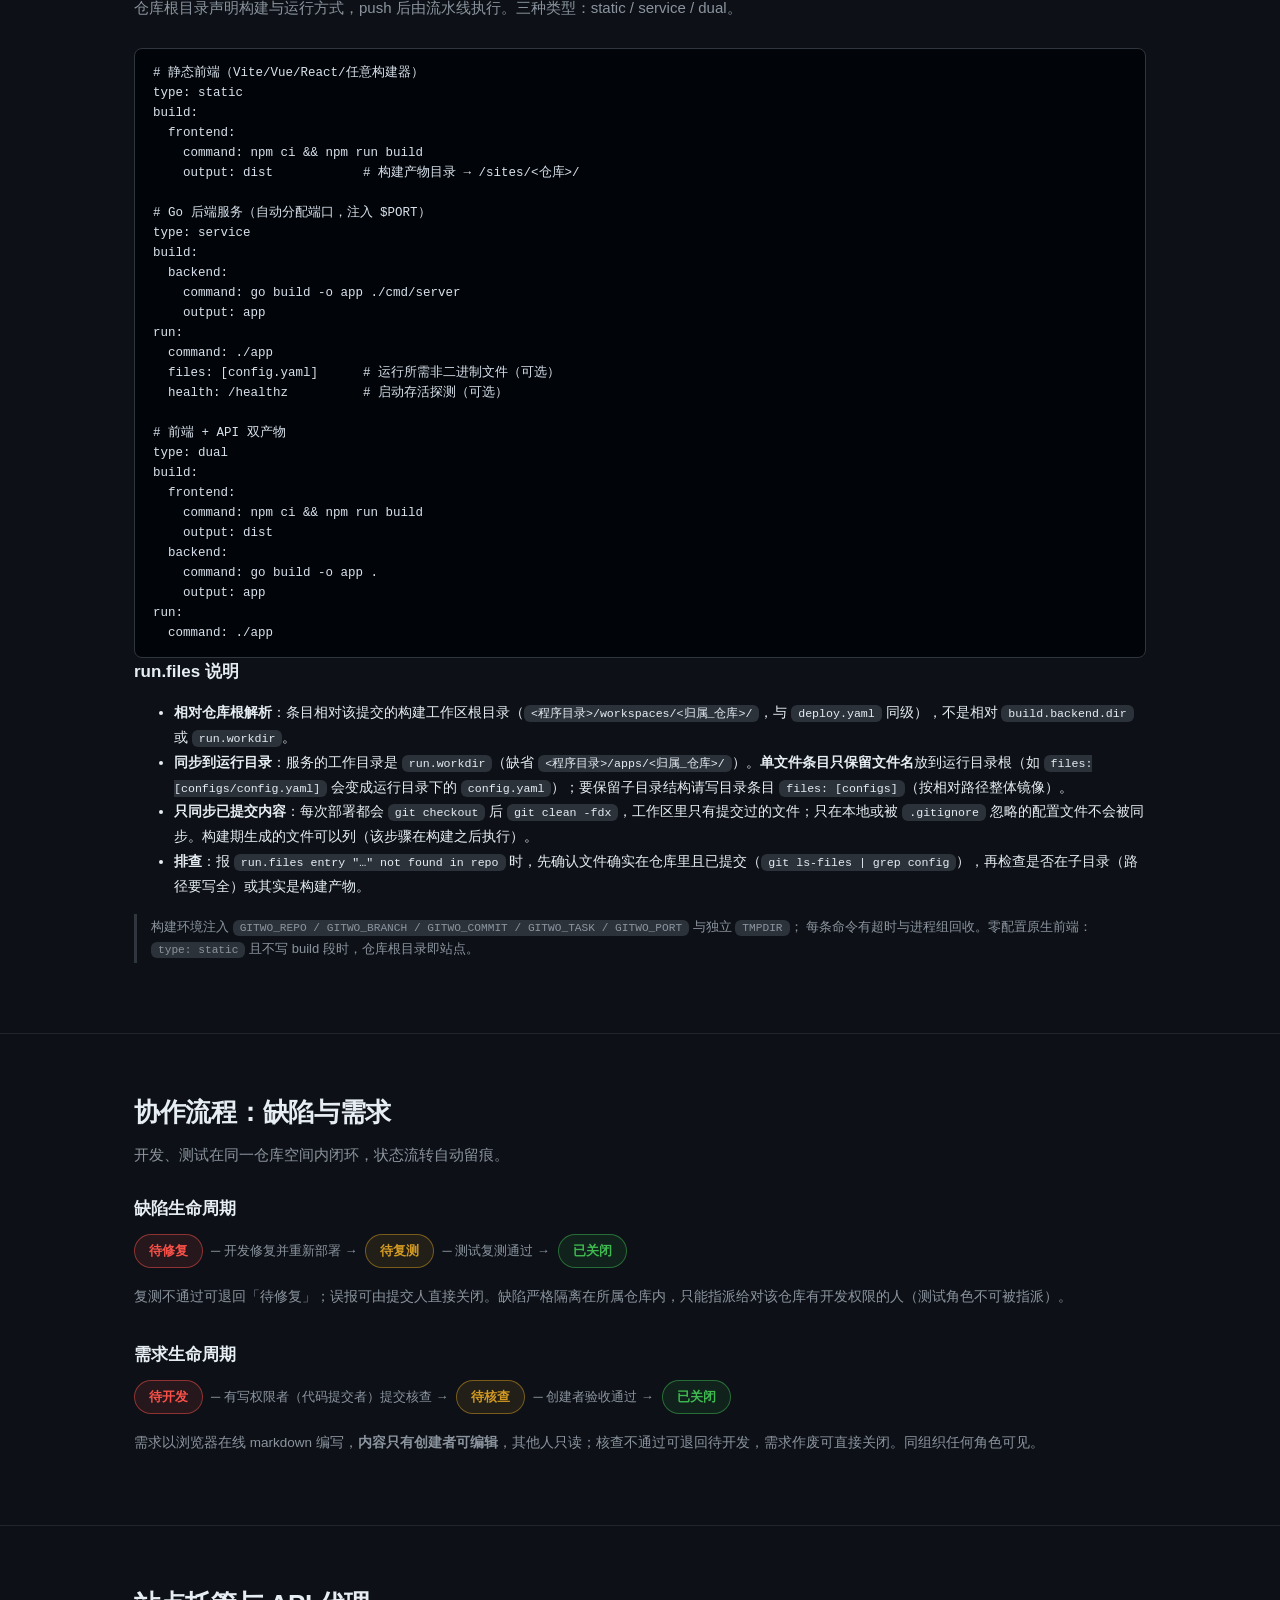
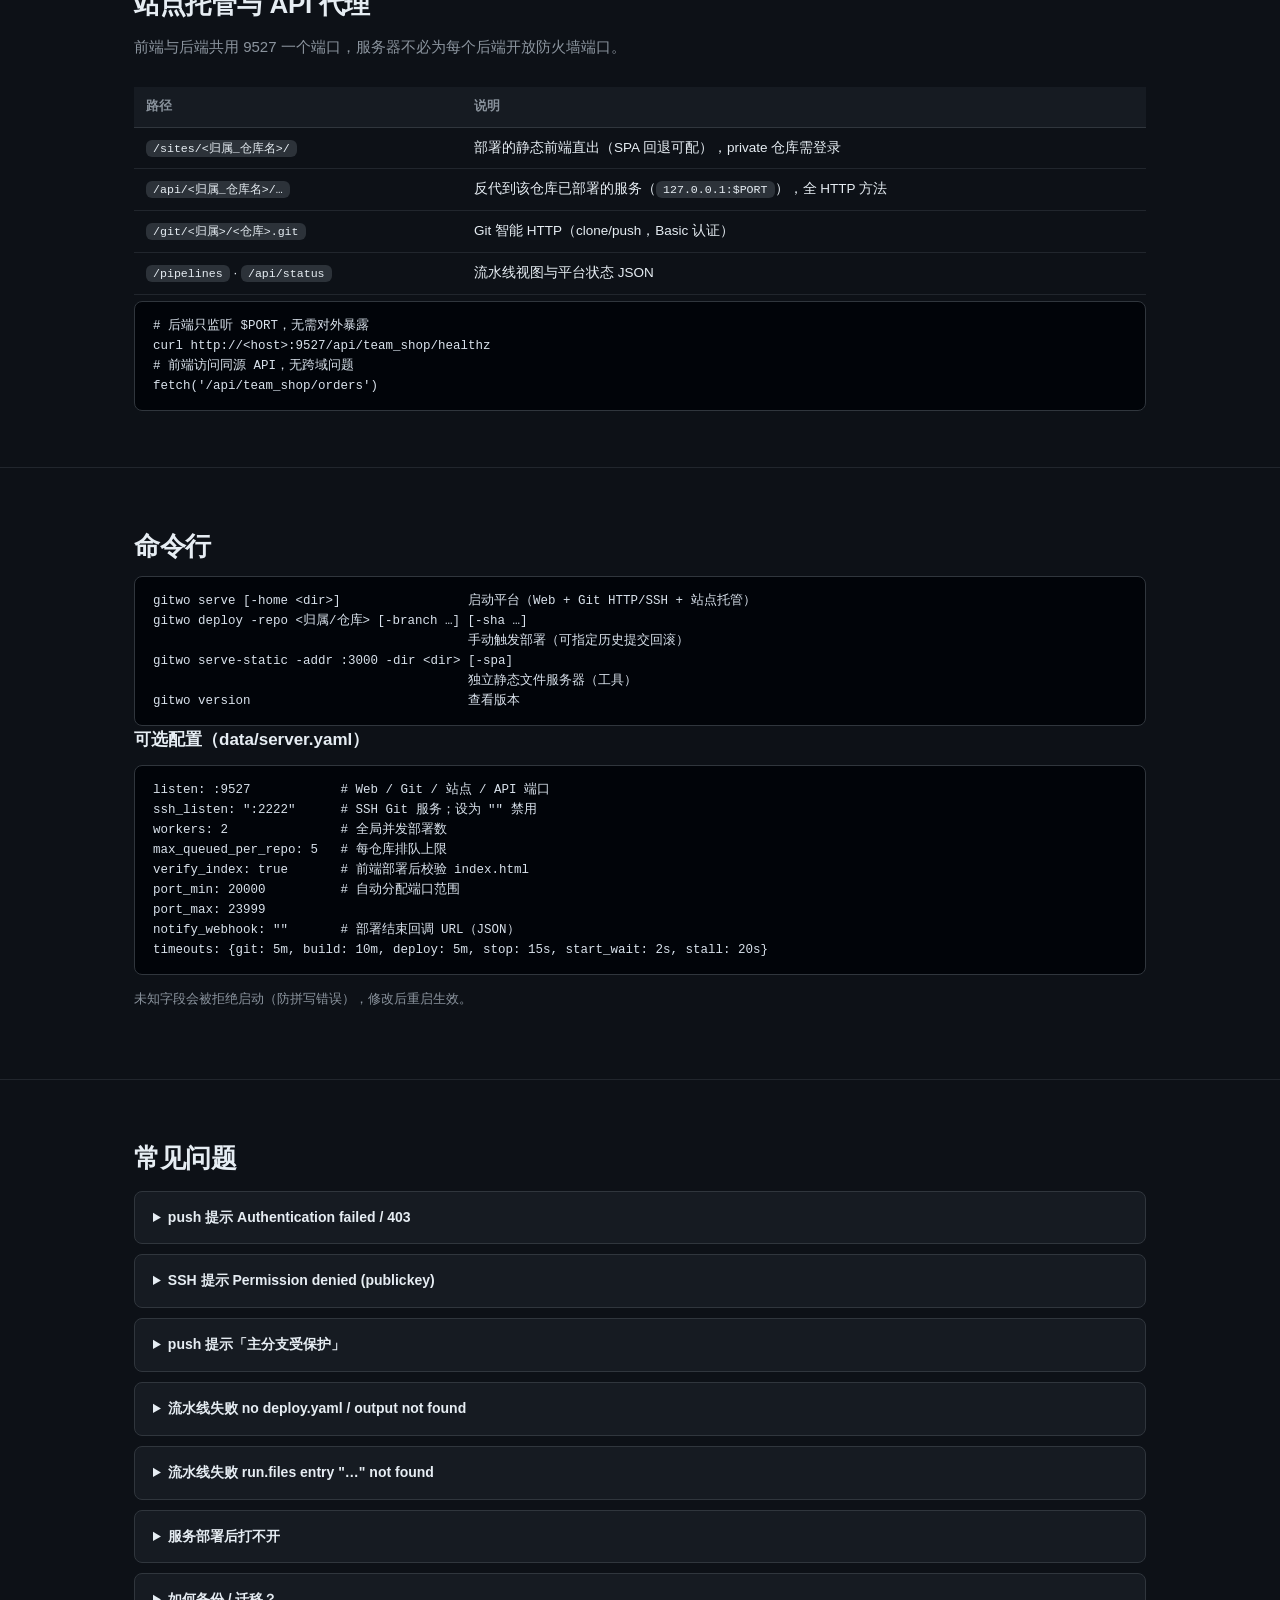
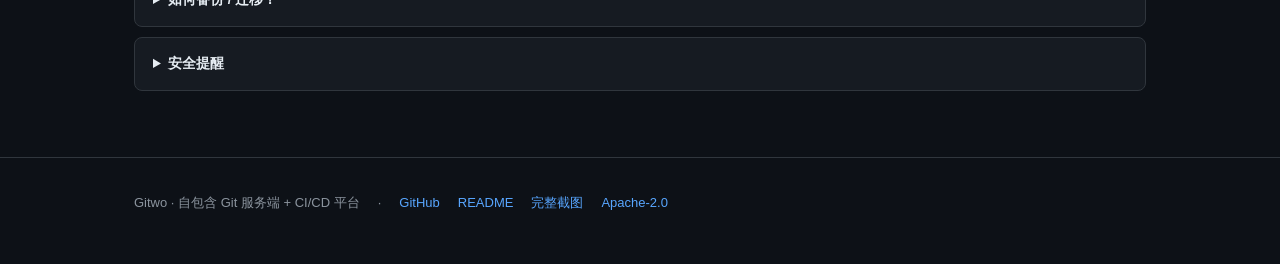
==== commit 2f44abc2: "docs: 补充 run.files 解析与同步规则（仓库根相对路径 / 单文件拍平 / 仅同步已提交内容）" ====
--- a/docs/index.html
+++ b/docs/index.html
@@ -307,6 +307,13 @@
     output: app
 run:
   command: ./app</code></pre>
+  <h3>run.files 说明</h3>
+  <ul style="font-size:13.5px;line-height:1.85">
+    <li><b>相对仓库根解析</b>：条目相对该提交的构建工作区根目录（<code>&lt;程序目录&gt;/workspaces/&lt;归属_仓库&gt;/</code>，与 <code>deploy.yaml</code> 同级），不是相对 <code>build.backend.dir</code> 或 <code>run.workdir</code>。</li>
+    <li><b>同步到运行目录</b>：服务的工作目录是 <code>run.workdir</code>（缺省 <code>&lt;程序目录&gt;/apps/&lt;归属_仓库&gt;/</code>）。<b>单文件条目只保留文件名</b>放到运行目录根（如 <code>files: [configs/config.yaml]</code> 会变成运行目录下的 <code>config.yaml</code>）；要保留子目录结构请写目录条目 <code>files: [configs]</code>（按相对路径整体镜像）。</li>
+    <li><b>只同步已提交内容</b>：每次部署都会 <code>git checkout</code> 后 <code>git clean -fdx</code>，工作区里只有提交过的文件；只在本地或被 <code>.gitignore</code> 忽略的配置文件不会被同步。构建期生成的文件可以列（该步骤在构建之后执行）。</li>
+    <li><b>排查</b>：报 <code>run.files entry "…" not found in repo</code> 时，先确认文件确实在仓库里且已提交（<code>git ls-files | grep config</code>），再检查是否在子目录（路径要写全）或其实是构建产物。</li>
+  </ul>
   <div class="note">
     构建环境注入 <code>GITWO_REPO / GITWO_BRANCH / GITWO_COMMIT / GITWO_TASK / GITWO_PORT</code> 与独立 <code>TMPDIR</code>；
     每条命令有超时与进程组回收。零配置原生前端：<code>type: static</code> 且不写 build 段时，仓库根目录即站点。
@@ -369,7 +376,7 @@
 port_min: 20000          # 自动分配端口范围
 port_max: 23999
 notify_webhook: ""       # 部署结束回调 URL（JSON）
-timeouts: {git: 5m, build: 10m, deploy: 5m, stop: 15s, start_wait: 2s}</code></pre>
+timeouts: {git: 5m, build: 10m, deploy: 5m, stop: 15s, start_wait: 2s, stall: 20s}</code></pre>
   <p style="color:var(--muted);font-size:13px">未知字段会被拒绝启动（防拼写错误），修改后重启生效。</p>
 </div></section>
 
@@ -379,6 +386,7 @@
   <details><summary>SSH 提示 Permission denied (publickey)</summary><p>公钥未在「账户设置 → SSH 公钥」登记；或一把钥匙已绑定其他账户；测试角色没有 git 权限。用 <code>ssh -T -p 2222 git@host</code> 可验证握手。</p></details>
   <details><summary>push 提示「主分支受保护」</summary><p>组织仓库的主分支仅组织创建者/管理员可直接推送。请推送到自己的分支（<code>git push origin HEAD:feature/xxx</code>），由管理者合并。</p></details>
   <details><summary>流水线失败 no deploy.yaml / output not found</summary><p>仓库根目录需有 deploy.yaml；检查构建命令输出与 <code>output</code> 路径是否一致，可在流水线详情查看每步日志。</p></details>
+  <details><summary>流水线失败 run.files entry "…" not found</summary><p><code>run.files</code> 条目相对<b>仓库根（构建工作区）</b>解析，且工作区只包含已提交内容；确认文件已提交、在子目录时写全路径（如 <code>configs/config.yaml</code>），构建产物则写生成后的路径。单文件条目会同步到运行目录根（只保留文件名），要保留子目录结构请写目录条目。</p></details>
   <details><summary>服务部署后打不开</summary><p>服务必须读取注入的 <code>$PORT</code> 监听；通过 <code>/api/&lt;仓库&gt;/</code> 代理访问即可，无需暴露 20000-23999 端口。部署详情页会自动附 app.log 尾部。</p></details>
   <details><summary>如何备份 / 迁移？</summary><p>数据全部是文件：拷贝整个程序目录（repos/ workspaces/ apps/ data/）即可，无数据库。任务日志在 /tmp 下，丢失不影响历史摘要。</p></details>
   <details><summary>安全提醒</summary><p>deploy.yaml 的构建/启动命令以 gitwo 运行用户身份在宿主机执行——能 push 即等同该用户级命令执行权限。请只授予可信成员写权限，不要用 root 运行。</p></details>
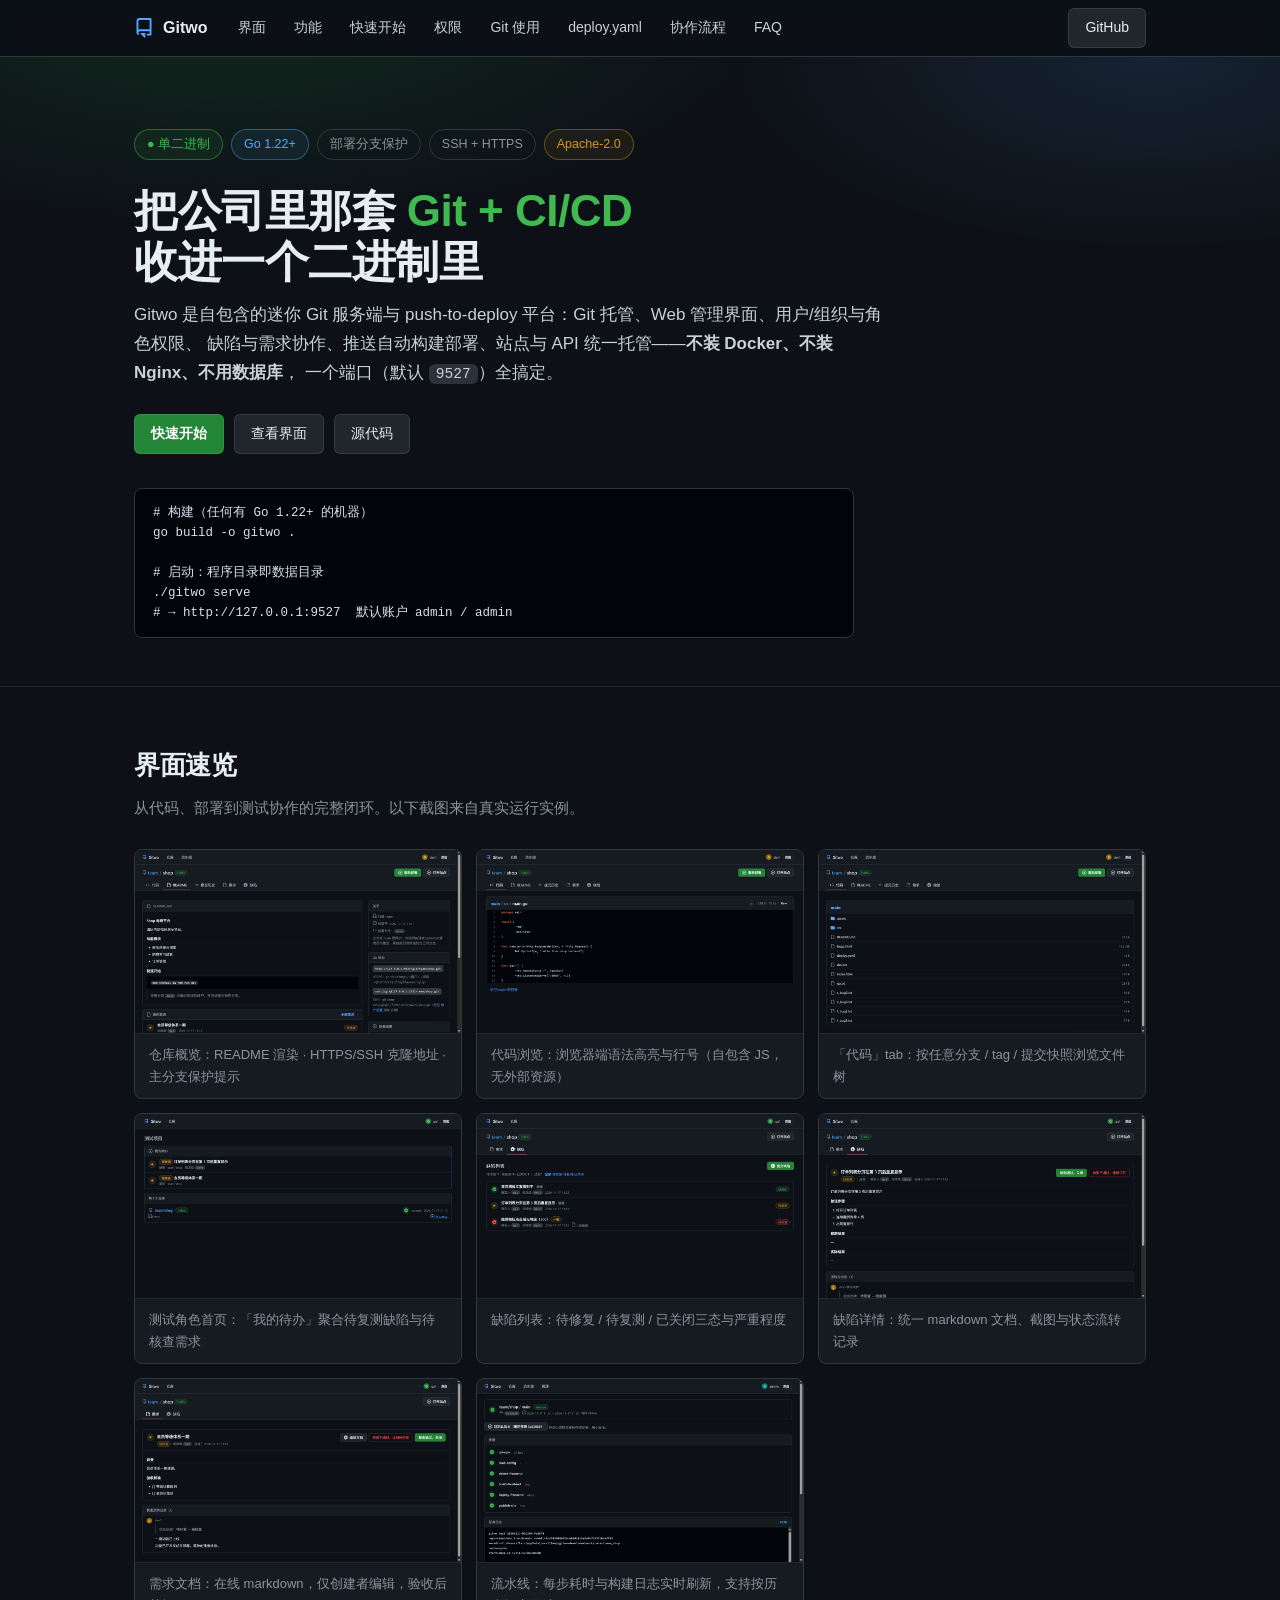
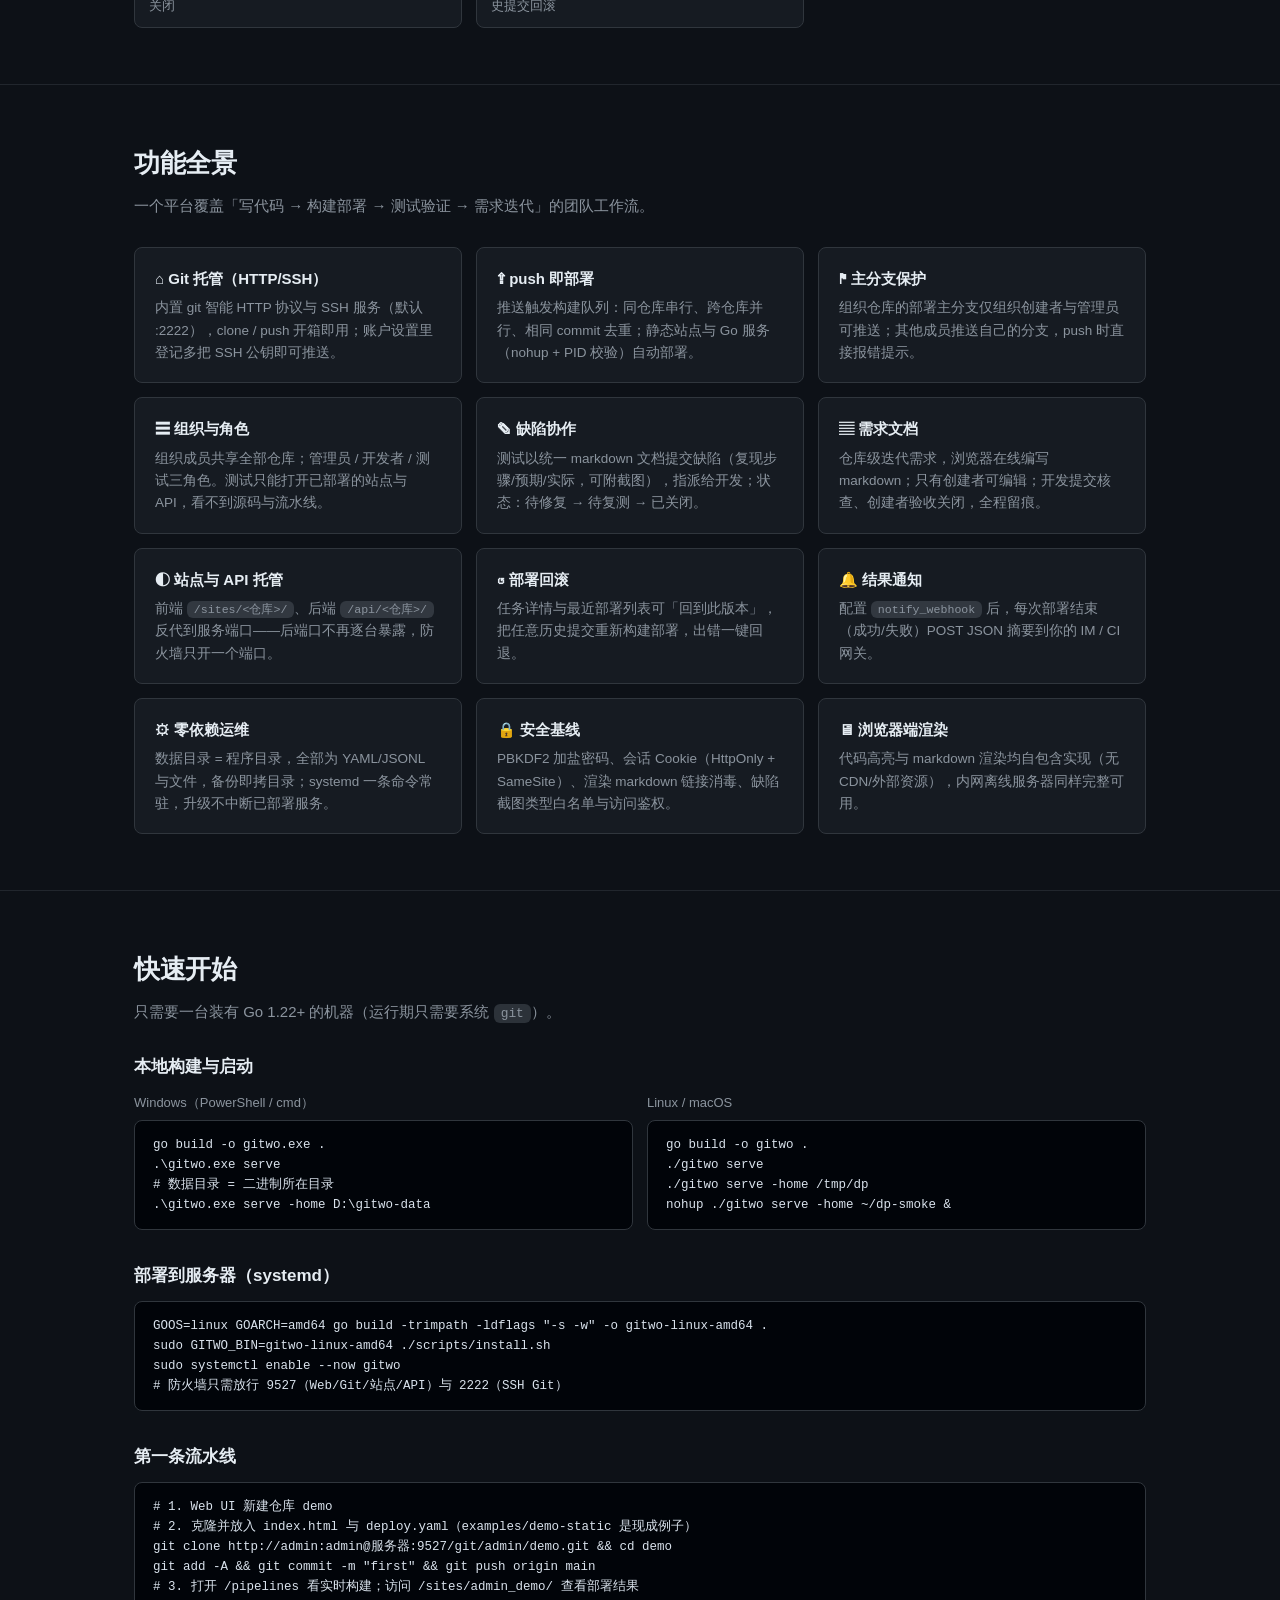
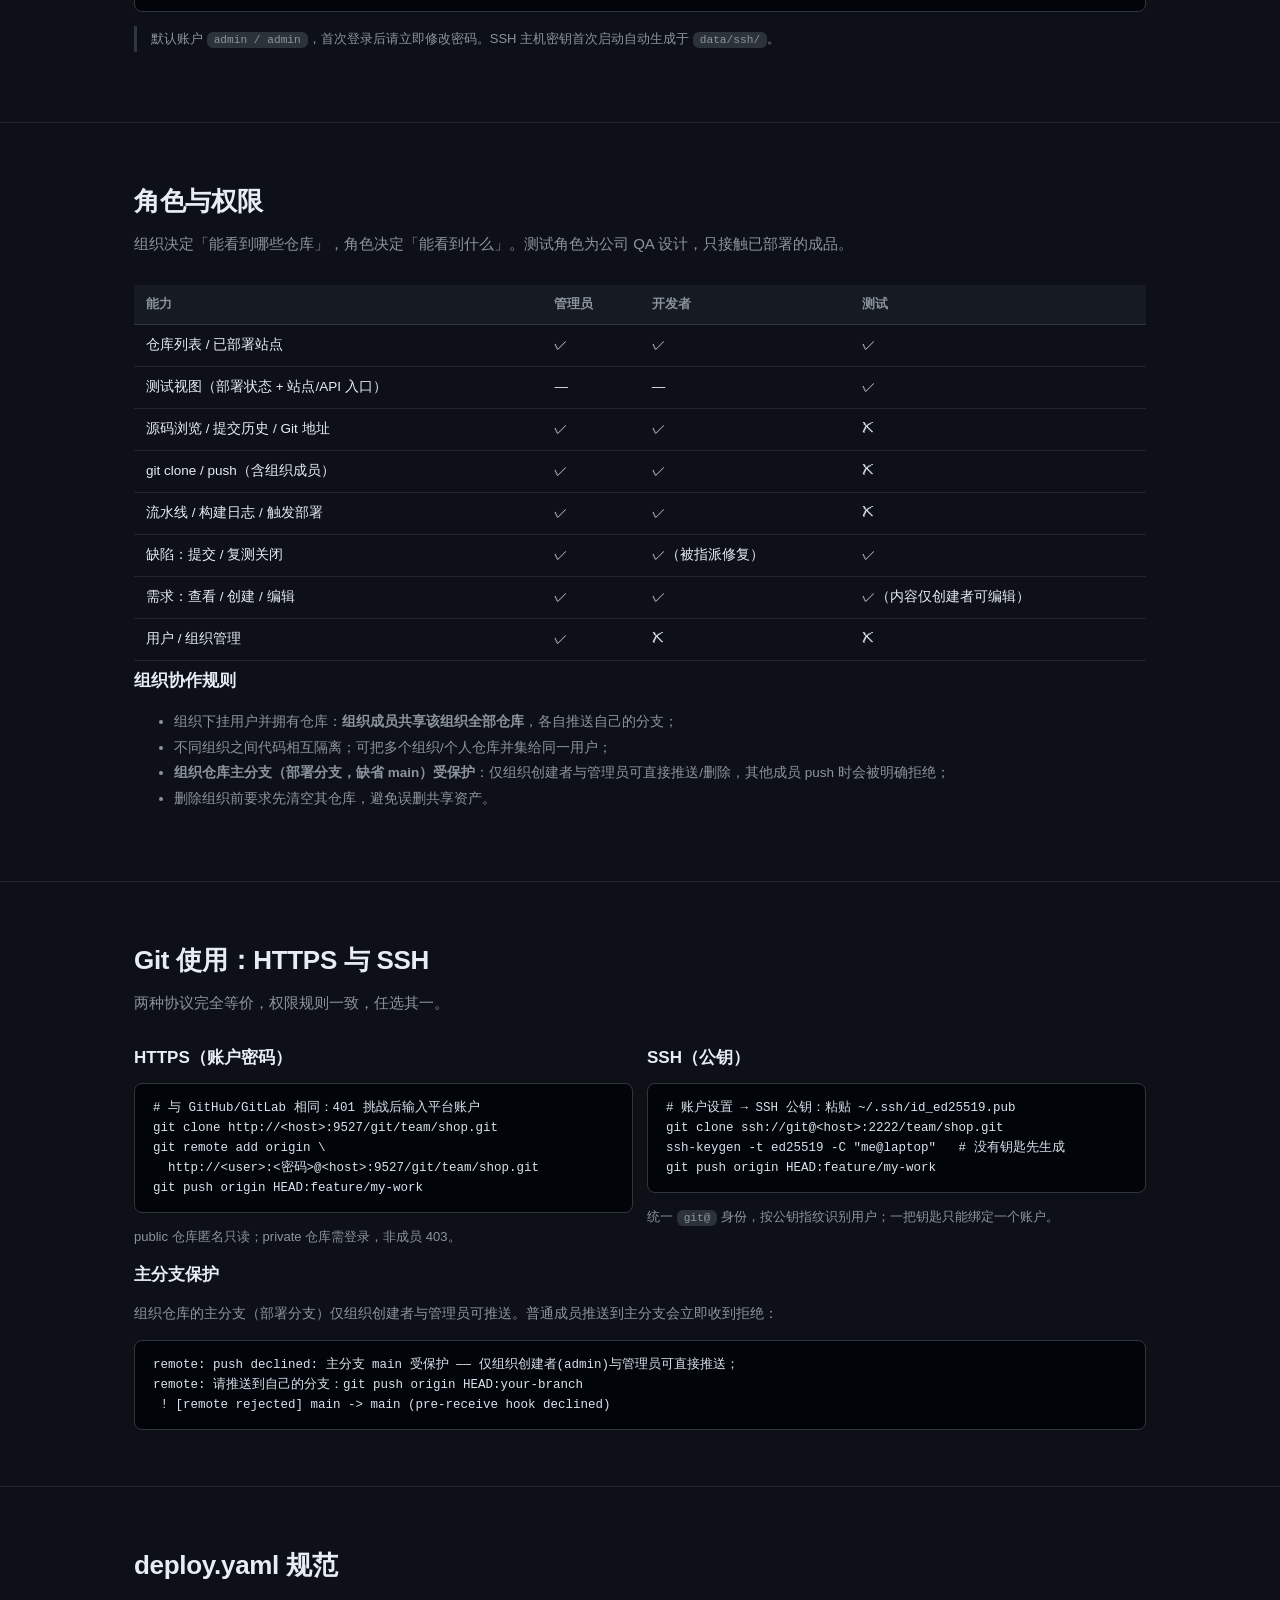
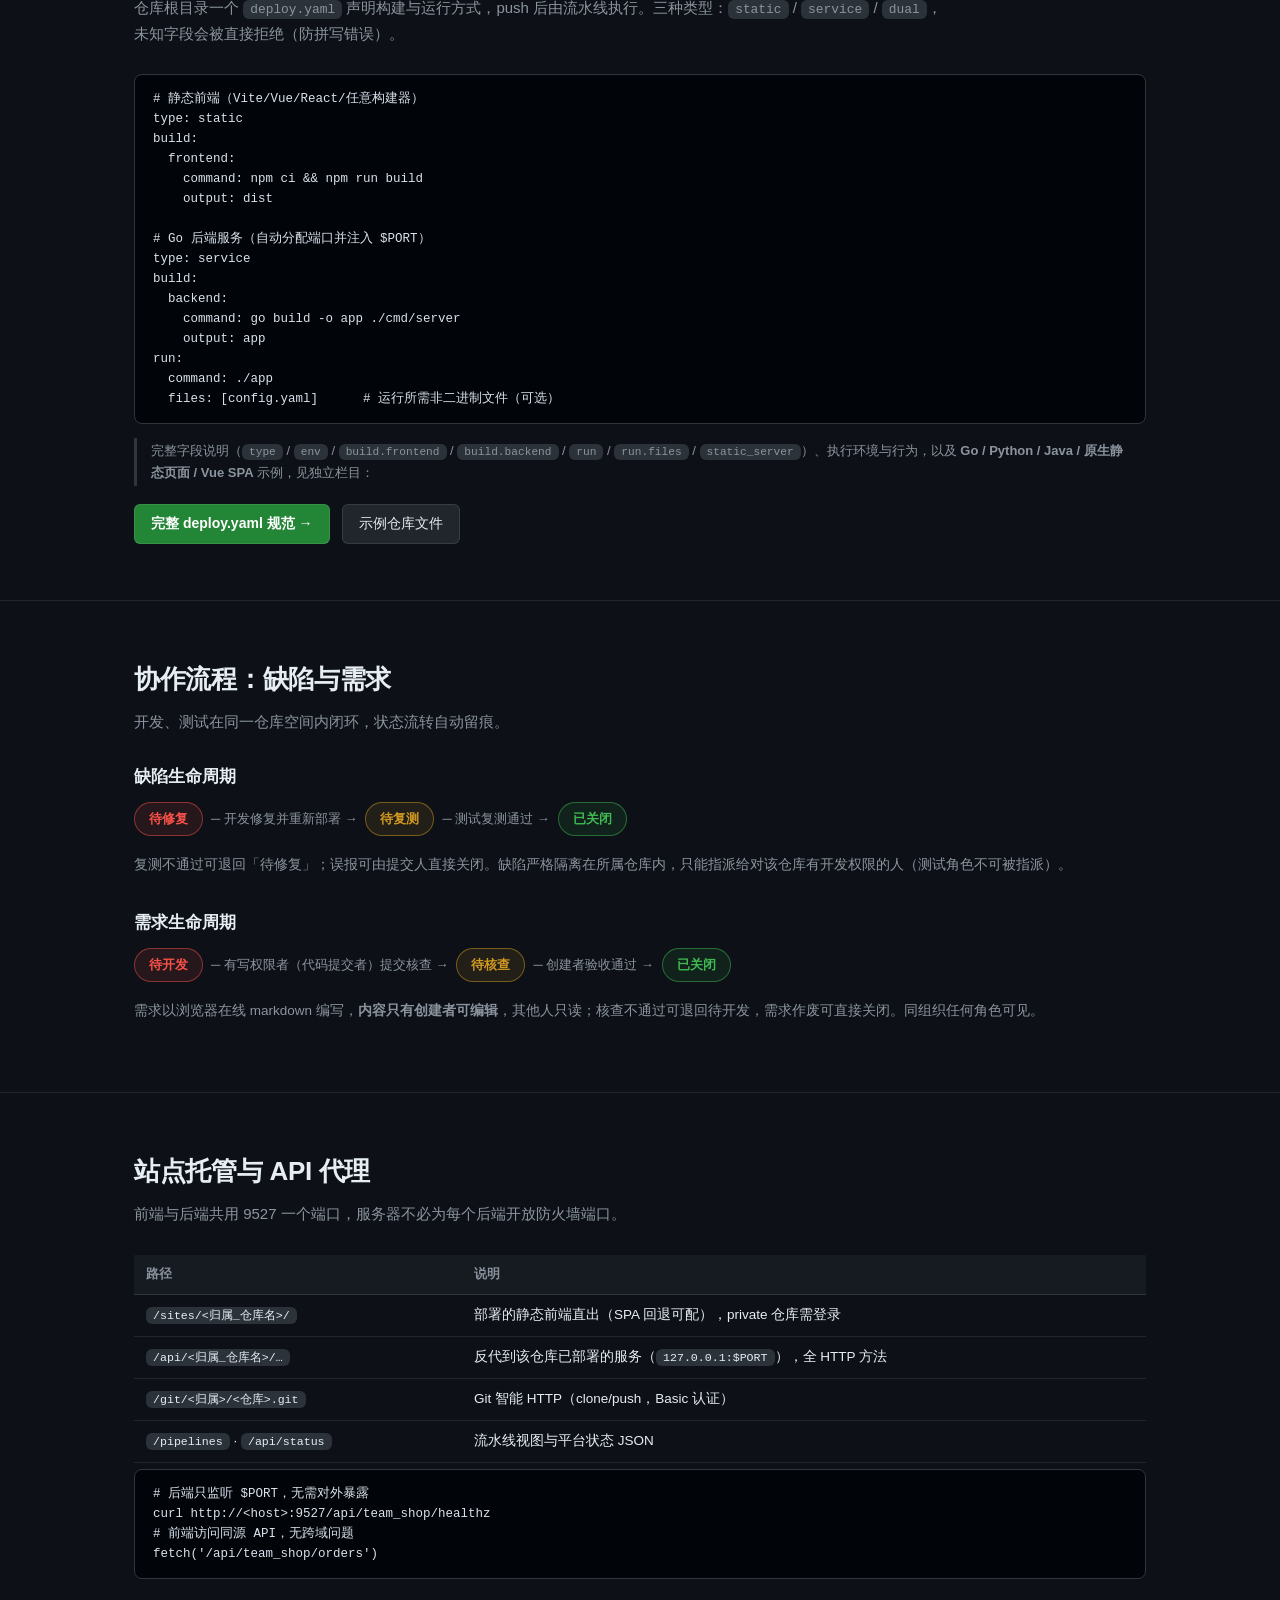
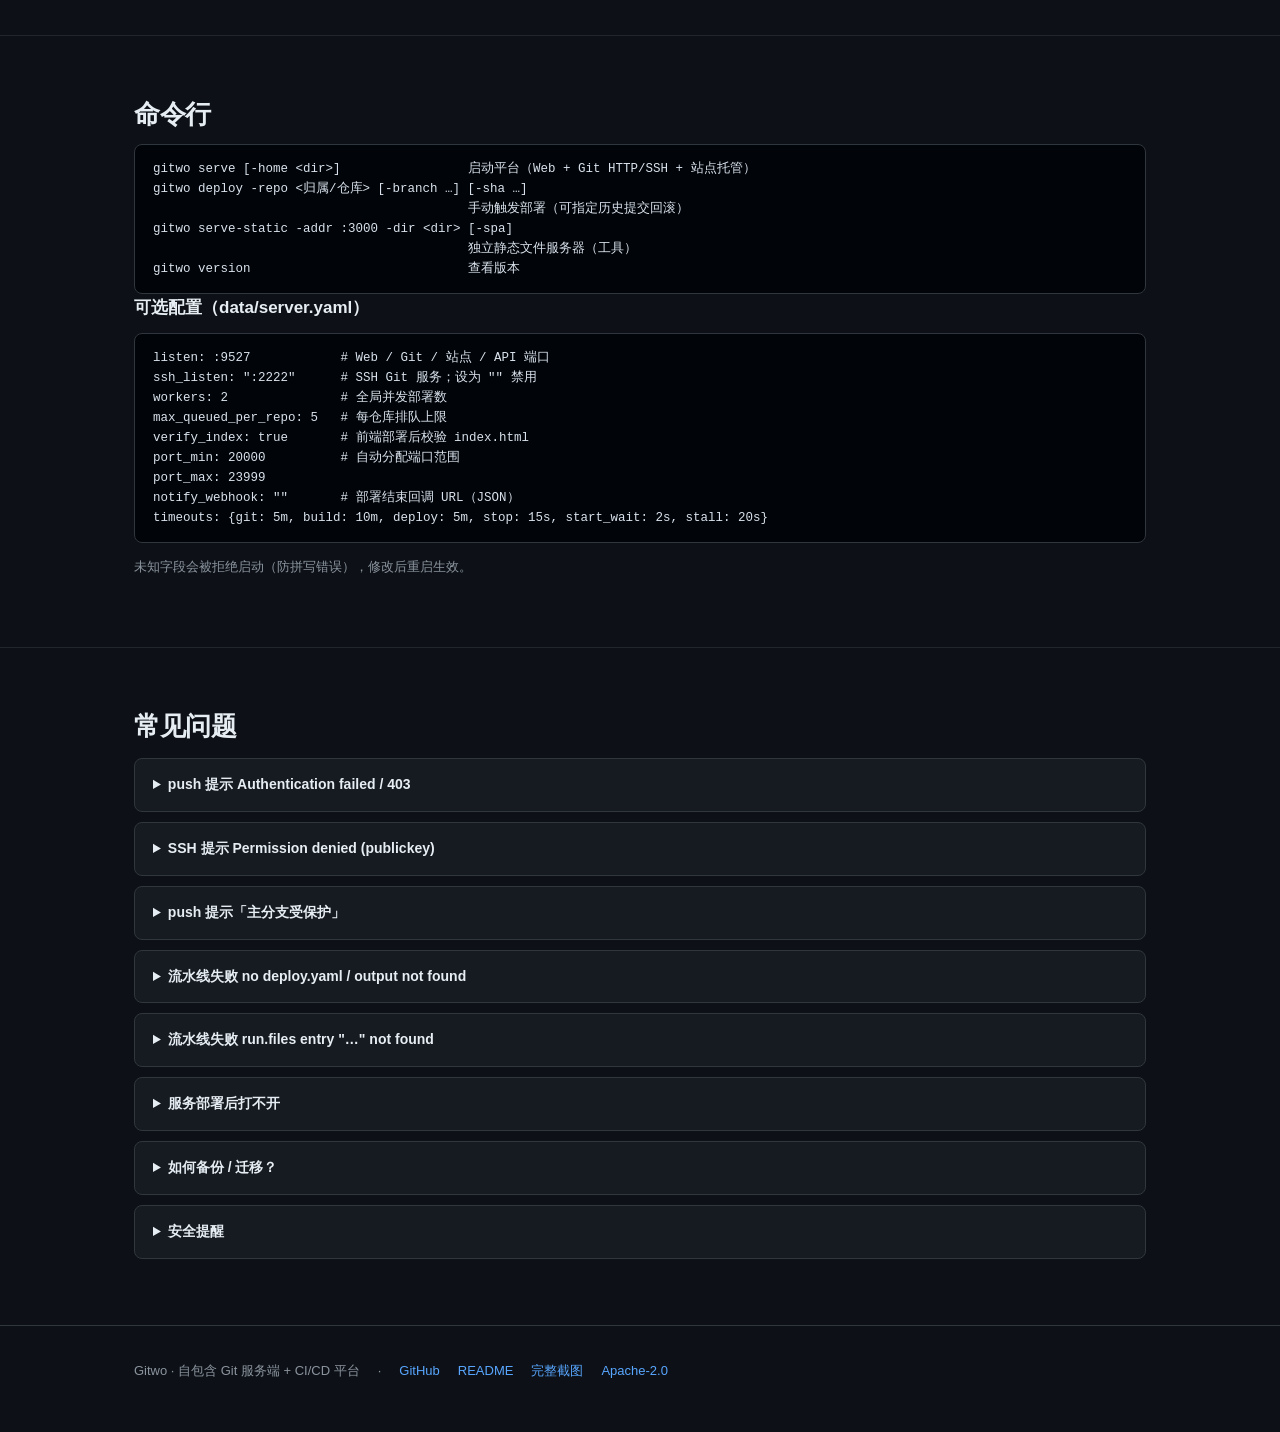
==== commit 60dff5ed: "docs: deploy.yaml 规范独立成栏目——补全字段说明 + Go/Python/Java/静态页面/Vue SPA 示例" ====
--- a/docs/index.html
+++ b/docs/index.html
@@ -117,6 +117,7 @@
   <a class="lnk" href="#start">快速开始</a>
   <a class="lnk" href="#roles">权限</a>
   <a class="lnk" href="#git">Git 使用</a>
+  <a class="lnk" href="deploy-yaml.html">deploy.yaml</a>
   <a class="lnk" href="#workflow">协作流程</a>
   <a class="lnk" href="#faq">FAQ</a>
   <span class="sp"></span>
@@ -277,15 +278,15 @@
 
 <section id="deployyaml"><div class="wrap">
   <h2>deploy.yaml 规范</h2>
-  <p class="sub">仓库根目录声明构建与运行方式，push 后由流水线执行。三种类型：static / service / dual。</p>
+  <p class="sub">仓库根目录一个 <code>deploy.yaml</code> 声明构建与运行方式，push 后由流水线执行。三种类型：<code>static</code> / <code>service</code> / <code>dual</code>，未知字段会被直接拒绝（防拼写错误）。</p>
 <pre><code># 静态前端（Vite/Vue/React/任意构建器）
 type: static
 build:
   frontend:
     command: npm ci &amp;&amp; npm run build
-    output: dist            # 构建产物目录 → /sites/&lt;仓库&gt;/
-
-# Go 后端服务（自动分配端口，注入 $PORT）
+    output: dist
+
+# Go 后端服务（自动分配端口并注入 $PORT）
 type: service
 build:
   backend:
@@ -293,31 +294,16 @@
     output: app
 run:
   command: ./app
-  files: [config.yaml]      # 运行所需非二进制文件（可选）
-  health: /healthz          # 启动存活探测（可选）
-
-# 前端 + API 双产物
-type: dual
-build:
-  frontend:
-    command: npm ci &amp;&amp; npm run build
-    output: dist
-  backend:
-    command: go build -o app .
-    output: app
-run:
-  command: ./app</code></pre>
-  <h3>run.files 说明</h3>
-  <ul style="font-size:13.5px;line-height:1.85">
-    <li><b>相对仓库根解析</b>：条目相对该提交的构建工作区根目录（<code>&lt;程序目录&gt;/workspaces/&lt;归属_仓库&gt;/</code>，与 <code>deploy.yaml</code> 同级），不是相对 <code>build.backend.dir</code> 或 <code>run.workdir</code>。</li>
-    <li><b>同步到运行目录</b>：服务的工作目录是 <code>run.workdir</code>（缺省 <code>&lt;程序目录&gt;/apps/&lt;归属_仓库&gt;/</code>）。<b>单文件条目只保留文件名</b>放到运行目录根（如 <code>files: [configs/config.yaml]</code> 会变成运行目录下的 <code>config.yaml</code>）；要保留子目录结构请写目录条目 <code>files: [configs]</code>（按相对路径整体镜像）。</li>
-    <li><b>只同步已提交内容</b>：每次部署都会 <code>git checkout</code> 后 <code>git clean -fdx</code>，工作区里只有提交过的文件；只在本地或被 <code>.gitignore</code> 忽略的配置文件不会被同步。构建期生成的文件可以列（该步骤在构建之后执行）。</li>
-    <li><b>排查</b>：报 <code>run.files entry "…" not found in repo</code> 时，先确认文件确实在仓库里且已提交（<code>git ls-files | grep config</code>），再检查是否在子目录（路径要写全）或其实是构建产物。</li>
-  </ul>
+  files: [config.yaml]      # 运行所需非二进制文件（可选）</code></pre>
   <div class="note">
-    构建环境注入 <code>GITWO_REPO / GITWO_BRANCH / GITWO_COMMIT / GITWO_TASK / GITWO_PORT</code> 与独立 <code>TMPDIR</code>；
-    每条命令有超时与进程组回收。零配置原生前端：<code>type: static</code> 且不写 build 段时，仓库根目录即站点。
-  </div>
+    完整字段说明（<code>type</code> / <code>env</code> / <code>build.frontend</code> / <code>build.backend</code> /
+    <code>run</code> / <code>run.files</code> / <code>static_server</code>）、执行环境与行为，以及
+    <b>Go / Python / Java / 原生静态页面 / Vue SPA</b> 示例，见独立栏目：
+  </div>
+  <p style="margin:18px 0 0">
+    <a class="btn" href="deploy-yaml.html">完整 deploy.yaml 规范 →</a>
+    <a class="btn ghost" href="https://github.com/flairamos/gitwo/tree/main/examples" style="margin-left:8px">示例仓库文件</a>
+  </p>
 </div></section>
 
 <section id="workflow"><div class="wrap">
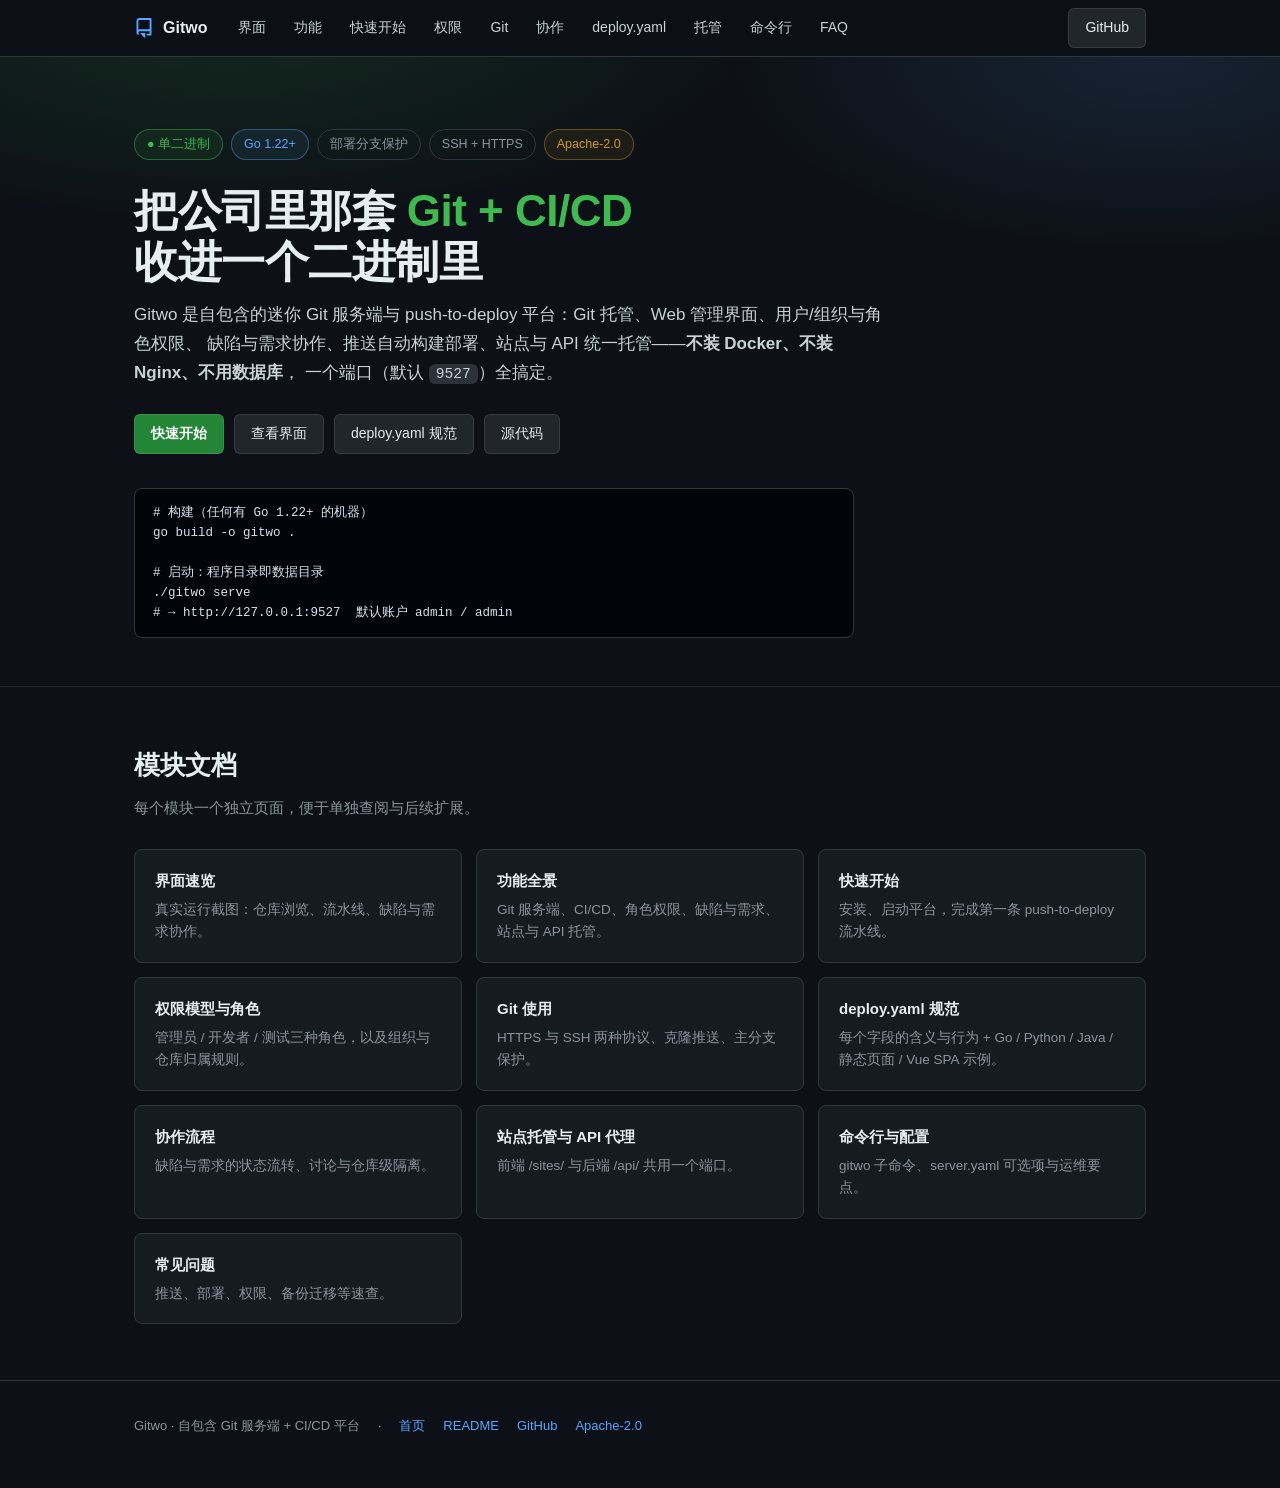
==== commit 0251c544: "docs: GitHub Pages 拆分为多页面——每模块独立页面 + 共享 assets/导航，移除 # 锚点跳转" ====
--- a/docs/index.html
+++ b/docs/index.html
@@ -6,123 +6,11 @@
 <meta name="color-scheme" content="dark">
 <title>Gitwo · 自包含 Git 服务端 + CI/CD 平台</title>
 <meta name="description" content="Gitwo：单二进制迷你 Git 服务端 + push-to-deploy CI/CD 平台。内置 Git 托管、Web 管理、组织与角色权限、缺陷与需求协作、站点托管与 API 代理，一个端口（9527）全搞定。">
-<style>
-:root{
-  --bg:#0d1117;--bg2:#161b22;--bg3:#21262d;--inset:#010409;
-  --border:#30363d;--border2:#21262d;--fg:#e6edf3;--muted:#8b949e;--accent:#58a6ff;
-  --green:#3fb950;--green-btn:#238636;--green-h:#2ea043;--red:#f85149;--yellow:#d29922;--purple:#bc8cff;
-  --radius:8px;--mono:ui-monospace,SFMono-Regular,"SF Mono",Menlo,Consolas,"Liberation Mono",monospace;
-}
-*{box-sizing:border-box}
-html{color-scheme:dark;scroll-behavior:smooth}
-body{margin:0;background:var(--bg);color:var(--fg);
-  font:15px/1.7 -apple-system,BlinkMacSystemFont,"Segoe UI","Noto Sans SC",Helvetica,Arial,sans-serif;
-  -webkit-font-smoothing:antialiased}
-a{color:var(--accent);text-decoration:none}
-a:hover{text-decoration:underline}
-code{font-family:var(--mono);font-size:.86em;background:rgba(110,118,129,.32);padding:2px 7px;border-radius:6px}
-pre{margin:0;padding:14px 18px;overflow:auto;background:var(--inset);border:1px solid var(--border);
-  border-radius:var(--radius);font:12.5px/1.6 var(--mono);color:#d9e2ec}
-pre code{background:none;padding:0;font-size:inherit}
-.wrap{max-width:1060px;margin:0 auto;padding:0 24px}
-
-/* nav */
-nav{position:sticky;top:0;z-index:50;background:rgba(13,17,23,.92);backdrop-filter:blur(8px);
-  border-bottom:1px solid var(--border)}
-nav .in{max-width:1060px;margin:0 auto;padding:0 24px;height:56px;display:flex;align-items:center;gap:6px}
-.brand{display:flex;align-items:center;gap:9px;font-weight:700;font-size:16px;color:var(--fg);margin-right:14px}
-.brand svg{color:var(--accent)}
-nav a.lnk{color:#c9d1d9;padding:6px 11px;border-radius:6px;font-size:14px}
-nav a.lnk:hover{background:var(--bg3);color:#fff;text-decoration:none}
-nav .sp{flex:1}
-.btn{display:inline-flex;align-items:center;gap:7px;padding:7px 16px;font-size:14px;font-weight:600;
-  color:#fff;background:var(--green-btn);border:1px solid rgba(240,246,252,.1);border-radius:6px;cursor:pointer}
-.btn:hover{background:var(--green-h);text-decoration:none}
-.btn.ghost{background:var(--bg3);color:var(--fg);font-weight:500}
-.btn.ghost:hover{background:#30363d}
-
-/* hero */
-.hero{padding:72px 0 48px;background:
-  radial-gradient(900px 380px at 18% -10%,rgba(35,134,54,.22),transparent 60%),
-  radial-gradient(700px 320px at 90% 0%,rgba(88,166,255,.12),transparent 60%)}
-.hero h1{font-size:44px;line-height:1.15;margin:0 0 14px;letter-spacing:-.5px}
-.hero h1 .g{color:var(--green)}
-.hero p.lead{font-size:17px;color:#c9d1d9;max-width:760px;margin:0 0 26px}
-.hero .badges{display:flex;gap:8px;flex-wrap:wrap;margin-bottom:26px}
-.pill{display:inline-flex;align-items:center;gap:6px;padding:4px 12px;font-size:12.5px;
-  border:1px solid var(--border);border-radius:999px;color:var(--muted)}
-.pill.g{color:var(--green);border-color:rgba(63,185,80,.45);background:rgba(63,185,80,.08)}
-.pill.b{color:var(--accent);border-color:rgba(88,166,255,.4);background:rgba(88,166,255,.08)}
-.pill.y{color:var(--yellow);border-color:rgba(210,153,34,.4);background:rgba(210,153,34,.08)}
-.hero .actions{display:flex;gap:10px;flex-wrap:wrap;margin-bottom:34px}
-.hero .term{max-width:720px}
-
-/* sections */
-section{padding:56px 0;border-top:1px solid var(--border2)}
-section h2{font-size:26px;margin:0 0 8px;letter-spacing:-.3px}
-section p.sub{color:var(--muted);margin:0 0 28px;max-width:820px}
-h3{font-size:17px;margin:32px 0 10px}
-h3:first-of-type{margin-top:0}
-
-/* cards */
-.grid{display:grid;gap:14px}
-.g3{grid-template-columns:repeat(auto-fit,minmax(260px,1fr))}
-.g2{grid-template-columns:repeat(auto-fit,minmax(320px,1fr))}
-.card{background:var(--bg2);border:1px solid var(--border);border-radius:var(--radius);padding:18px 20px}
-.card h4{margin:0 0 6px;font-size:15px;display:flex;align-items:center;gap:8px}
-.card h4 svg{color:var(--accent);flex:none}
-.card p{margin:0;color:var(--muted);font-size:13.5px;line-height:1.65}
-.card .tag{font-size:11px;color:var(--purple);border:1px solid rgba(188,140,255,.35);
-  border-radius:999px;padding:1px 8px;margin-left:auto}
-
-/* gallery */
-.gallery{display:grid;grid-template-columns:repeat(auto-fit,minmax(300px,1fr));gap:14px}
-.gallery figure{margin:0;background:var(--bg2);border:1px solid var(--border);border-radius:var(--radius);overflow:hidden}
-.gallery img{display:block;width:100%;height:auto;border-bottom:1px solid var(--border2)}
-.gallery figcaption{padding:10px 14px;font-size:13px;color:var(--muted)}
-
-/* tables */
-table{width:100%;border-collapse:collapse;font-size:13.5px;margin:10px 0 6px}
-th{text-align:left;color:var(--muted);font-weight:600;font-size:12.5px;padding:9px 12px;
-  border-bottom:1px solid var(--border);background:var(--bg2)}
-td{padding:9px 12px;border-bottom:1px solid var(--border2);vertical-align:top}
-tbody tr:hover td{background:rgba(110,118,129,.05)}
-
-/* workflow chips */
-.flow{display:flex;align-items:center;gap:8px;flex-wrap:wrap;margin:10px 0 18px}
-.chip{padding:5px 14px;border-radius:999px;font-size:13px;font-weight:600;border:1px solid var(--border)}
-.chip.open{color:var(--red);border-color:rgba(248,81,73,.5);background:rgba(248,81,73,.1)}
-.chip.fixed{color:var(--yellow);border-color:rgba(210,153,34,.5);background:rgba(210,153,34,.1)}
-.chip.closed{color:var(--green);border-color:rgba(63,185,80,.5);background:rgba(63,185,80,.1)}
-.arrow{color:var(--muted);font-size:13px}
-.note{border-left:3px solid var(--border);padding:2px 14px;color:var(--muted);font-size:13px;margin:14px 0}
-
-/* faq */
-details{background:var(--bg2);border:1px solid var(--border);border-radius:var(--radius);
-  padding:14px 18px;margin:10px 0}
-details summary{cursor:pointer;font-weight:600;font-size:14px}
-details p{color:var(--muted);font-size:13.5px;margin:10px 0 0}
-
-footer{border-top:1px solid var(--border);padding:34px 0 50px;color:var(--muted);font-size:13px}
-footer .in{display:flex;gap:18px;flex-wrap:wrap;align-items:center}
-@media (max-width:720px){.hero h1{font-size:32px}nav a.lnk{display:none}}
-</style>
+<link rel="stylesheet" href="assets/docs.css">
 </head>
 <body>
 
-<nav><div class="in">
-  <a class="brand" href="#top"><svg viewBox="0 0 16 16" width="20" height="20" fill="currentColor"><path d="M2 2.5A2.5 2.5 0 0 1 4.5 0h8.75a.75.75 0 0 1 .75.75v12.5a.75.75 0 0 1-.75.75h-2.5a.75.75 0 0 1 0-1.5h1.75v-2h-8a1 1 0 0 0-.714 1.7.75.75 0 1 1-1.072 1.05A2.495 2.495 0 0 1 2 11.5Zm10.5-1h-8a1 1 0 0 0-1 1v6.708A2.486 2.486 0 0 1 4.5 9h8ZM5 12.25a.25.25 0 0 1 .25-.25h3.5a.25.25 0 0 1 .25.25v3.25a.25.25 0 0 1-.4.2l-1.45-1.087a.249.249 0 0 0-.2 0L8.5 15.7a.25.25 0 0 1-.4-.2Z"/></svg>Gitwo</a>
-  <a class="lnk" href="#screens">界面</a>
-  <a class="lnk" href="#features">功能</a>
-  <a class="lnk" href="#start">快速开始</a>
-  <a class="lnk" href="#roles">权限</a>
-  <a class="lnk" href="#git">Git 使用</a>
-  <a class="lnk" href="deploy-yaml.html">deploy.yaml</a>
-  <a class="lnk" href="#workflow">协作流程</a>
-  <a class="lnk" href="#faq">FAQ</a>
-  <span class="sp"></span>
-  <a class="btn ghost" href="https://github.com/flairamos/gitwo">GitHub</a>
-</div></nav>
+<nav id="site-nav"></nav>
 
 <header class="hero" id="top"><div class="wrap">
   <div class="badges">
@@ -138,9 +26,9 @@
     缺陷与需求协作、推送自动构建部署、站点与 API 统一托管——<b>不装 Docker、不装 Nginx、不用数据库</b>，
     一个端口（默认 <code>9527</code>）全搞定。
   </p>
-  <div class="actions">
-    <a class="btn" href="#start">快速开始</a>
-    <a class="btn ghost" href="#screens">查看界面</a>
+  <div class="actions"><a class="btn" href="start.html">快速开始</a>
+    <a class="btn ghost" href="screens.html">查看界面</a>
+    <a class="btn ghost" href="deploy-yaml.html">deploy.yaml 规范</a>
     <a class="btn ghost" href="https://github.com/flairamos/gitwo">源代码</a>
   </div>
   <div class="term"><pre><code># 构建（任何有 Go 1.22+ 的机器）
@@ -151,241 +39,24 @@
 # → http://127.0.0.1:9527  默认账户 admin / admin</code></pre></div>
 </div></header>
 
-<section id="screens"><div class="wrap">
-  <h2>界面速览</h2>
-  <p class="sub">从代码、部署到测试协作的完整闭环。以下截图来自真实运行实例。</p>
-  <div class="gallery">
-    <figure><a href="screenshots/03-repo-overview.png" target="_blank"><img src="screenshots/03-repo-overview.png" alt="仓库概览"></a>
-      <figcaption>仓库概览：README 渲染 · HTTPS/SSH 克隆地址 · 主分支保护提示</figcaption></figure>
-    <figure><a href="screenshots/05-code-blob.png" target="_blank"><img src="screenshots/05-code-blob.png" alt="代码语法高亮"></a>
-      <figcaption>代码浏览：浏览器端语法高亮与行号（自包含 JS，无外部资源）</figcaption></figure>
-    <figure><a href="screenshots/04-code-tree.png" target="_blank"><img src="screenshots/04-code-tree.png" alt="目录浏览"></a>
-      <figcaption>「代码」tab：按任意分支 / tag / 提交快照浏览文件树</figcaption></figure>
-    <figure><a href="screenshots/02-dashboard-tester.png" target="_blank"><img src="screenshots/02-dashboard-tester.png" alt="测试待办"></a>
-      <figcaption>测试角色首页：「我的待办」聚合待复测缺陷与待核查需求</figcaption></figure>
-    <figure><a href="screenshots/07-bugs-list.png" target="_blank"><img src="screenshots/07-bugs-list.png" alt="缺陷列表"></a>
-      <figcaption>缺陷列表：待修复 / 待复测 / 已关闭三态与严重程度</figcaption></figure>
-    <figure><a href="screenshots/09-bug-detail-verify.png" target="_blank"><img src="screenshots/09-bug-detail-verify.png" alt="缺陷详情"></a>
-      <figcaption>缺陷详情：统一 markdown 文档、截图与状态流转记录</figcaption></figure>
-    <figure><a href="screenshots/11-req-detail.png" target="_blank"><img src="screenshots/11-req-detail.png" alt="需求详情"></a>
-      <figcaption>需求文档：在线 markdown，仅创建者编辑，验收后关闭</figcaption></figure>
-    <figure><a href="screenshots/13-pipeline-detail.png" target="_blank"><img src="screenshots/13-pipeline-detail.png" alt="流水线详情"></a>
-      <figcaption>流水线：每步耗时与构建日志实时刷新，支持按历史提交回滚</figcaption></figure>
+<section><div class="wrap">
+  <h2>模块文档</h2>
+  <p class="sub">每个模块一个独立页面，便于单独查阅与后续扩展。</p>
+  <div class="grid g3">
+    <a class="modcard" href="screens.html"><h4>界面速览</h4><p>真实运行截图：仓库浏览、流水线、缺陷与需求协作。</p></a>
+    <a class="modcard" href="features.html"><h4>功能全景</h4><p>Git 服务端、CI/CD、角色权限、缺陷与需求、站点与 API 托管。</p></a>
+    <a class="modcard" href="start.html"><h4>快速开始</h4><p>安装、启动平台，完成第一条 push-to-deploy 流水线。</p></a>
+    <a class="modcard" href="roles.html"><h4>权限模型与角色</h4><p>管理员 / 开发者 / 测试三种角色，以及组织与仓库归属规则。</p></a>
+    <a class="modcard" href="git.html"><h4>Git 使用</h4><p>HTTPS 与 SSH 两种协议、克隆推送、主分支保护。</p></a>
+    <a class="modcard" href="deploy-yaml.html"><h4>deploy.yaml 规范</h4><p>每个字段的含义与行为 + Go / Python / Java / 静态页面 / Vue SPA 示例。</p></a>
+    <a class="modcard" href="workflow.html"><h4>协作流程</h4><p>缺陷与需求的状态流转、讨论与仓库级隔离。</p></a>
+    <a class="modcard" href="hosting.html"><h4>站点托管与 API 代理</h4><p>前端 /sites/ 与后端 /api/ 共用一个端口。</p></a>
+    <a class="modcard" href="cli.html"><h4>命令行与配置</h4><p>gitwo 子命令、server.yaml 可选项与运维要点。</p></a>
+    <a class="modcard" href="faq.html"><h4>常见问题</h4><p>推送、部署、权限、备份迁移等速查。</p></a>
   </div>
 </div></section>
 
-<section id="features"><div class="wrap">
-  <h2>功能全景</h2>
-  <p class="sub">一个平台覆盖「写代码 → 构建部署 → 测试验证 → 需求迭代」的团队工作流。</p>
-  <div class="grid g3">
-    <div class="card"><h4>⌂ Git 托管（HTTP/SSH）</h4><p>内置 git 智能 HTTP 协议与 SSH 服务（默认 :2222），clone / push 开箱即用；账户设置里登记多把 SSH 公钥即可推送。</p></div>
-    <div class="card"><h4>⇪ push 即部署</h4><p>推送触发构建队列：同仓库串行、跨仓库并行、相同 commit 去重；静态站点与 Go 服务（nohup + PID 校验）自动部署。</p></div>
-    <div class="card"><h4>⚑ 主分支保护</h4><p>组织仓库的部署主分支仅组织创建者与管理员可推送；其他成员推送自己的分支，push 时直接报错提示。</p></div>
-    <div class="card"><h4>☰ 组织与角色</h4><p>组织成员共享全部仓库；管理员 / 开发者 / 测试三角色。测试只能打开已部署的站点与 API，看不到源码与流水线。</p></div>
-    <div class="card"><h4>✎ 缺陷协作</h4><p>测试以统一 markdown 文档提交缺陷（复现步骤/预期/实际，可附截图），指派给开发；状态：待修复 → 待复测 → 已关闭。</p></div>
-    <div class="card"><h4>▤ 需求文档</h4><p>仓库级迭代需求，浏览器在线编写 markdown；只有创建者可编辑；开发提交核查、创建者验收关闭，全程留痕。</p></div>
-    <div class="card"><h4>◐ 站点与 API 托管</h4><p>前端 <code>/sites/&lt;仓库&gt;/</code>、后端 <code>/api/&lt;仓库&gt;/</code> 反代到服务端口——后端口不再逐台暴露，防火墙只开一个端口。</p></div>
-    <div class="card"><h4>↺ 部署回滚</h4><p>任务详情与最近部署列表可「回到此版本」，把任意历史提交重新构建部署，出错一键回退。</p></div>
-    <div class="card"><h4>🔔 结果通知</h4><p>配置 <code>notify_webhook</code> 后，每次部署结束（成功/失败）POST JSON 摘要到你的 IM / CI 网关。</p></div>
-    <div class="card"><h4>⚙ 零依赖运维</h4><p>数据目录 = 程序目录，全部为 YAML/JSONL 与文件，备份即拷目录；systemd 一条命令常驻，升级不中断已部署服务。</p></div>
-    <div class="card"><h4>🔒 安全基线</h4><p>PBKDF2 加盐密码、会话 Cookie（HttpOnly + SameSite）、渲染 markdown 链接消毒、缺陷截图类型白名单与访问鉴权。</p></div>
-    <div class="card"><h4>🖥 浏览器端渲染</h4><p>代码高亮与 markdown 渲染均自包含实现（无 CDN/外部资源），内网离线服务器同样完整可用。</p></div>
-  </div>
-</div></section>
-
-<section id="start"><div class="wrap">
-  <h2>快速开始</h2>
-  <p class="sub">只需要一台装有 Go 1.22+ 的机器（运行期只需要系统 <code>git</code>）。</p>
-
-  <h3>本地构建与启动</h3>
-  <div class="grid g2">
-    <div><p style="color:var(--muted);font-size:13px;margin:0 0 6px">Windows（PowerShell / cmd）</p>
-<pre><code>go build -o gitwo.exe .
-.\gitwo.exe serve
-# 数据目录 = 二进制所在目录
-.\gitwo.exe serve -home D:\gitwo-data</code></pre></div>
-    <div><p style="color:var(--muted);font-size:13px;margin:0 0 6px">Linux / macOS</p>
-<pre><code>go build -o gitwo .
-./gitwo serve
-./gitwo serve -home /tmp/dp
-nohup ./gitwo serve -home ~/dp-smoke &</code></pre></div>
-  </div>
-
-  <h3>部署到服务器（systemd）</h3>
-<pre><code>GOOS=linux GOARCH=amd64 go build -trimpath -ldflags "-s -w" -o gitwo-linux-amd64 .
-sudo GITWO_BIN=gitwo-linux-amd64 ./scripts/install.sh
-sudo systemctl enable --now gitwo
-# 防火墙只需放行 9527（Web/Git/站点/API）与 2222（SSH Git）</code></pre>
-
-  <h3>第一条流水线</h3>
-<pre><code># 1. Web UI 新建仓库 demo
-# 2. 克隆并放入 index.html 与 deploy.yaml（examples/demo-static 是现成例子）
-git clone http://admin:admin@服务器:9527/git/admin/demo.git &amp;&amp; cd demo
-git add -A &amp;&amp; git commit -m "first" &amp;&amp; git push origin main
-# 3. 打开 /pipelines 看实时构建；访问 /sites/admin_demo/ 查看部署结果</code></pre>
-  <p class="note">默认账户 <code>admin / admin</code>，首次登录后请立即修改密码。SSH 主机密钥首次启动自动生成于 <code>data/ssh/</code>。</p>
-</div></section>
-
-<section id="roles"><div class="wrap">
-  <h2>角色与权限</h2>
-  <p class="sub">组织决定「能看到哪些仓库」，角色决定「能看到什么」。测试角色为公司 QA 设计，只接触已部署的成品。</p>
-  <table>
-    <thead><tr><th>能力</th><th>管理员</th><th>开发者</th><th>测试</th></tr></thead>
-    <tbody>
-      <tr><td>仓库列表 / 已部署站点</td><td>✓</td><td>✓</td><td>✓</td></tr>
-      <tr><td>测试视图（部署状态 + 站点/API 入口）</td><td>—</td><td>—</td><td>✓</td></tr>
-      <tr><td>源码浏览 / 提交历史 / Git 地址</td><td>✓</td><td>✓</td><td>✗</td></tr>
-      <tr><td>git clone / push（含组织成员）</td><td>✓</td><td>✓</td><td>✗</td></tr>
-      <tr><td>流水线 / 构建日志 / 触发部署</td><td>✓</td><td>✓</td><td>✗</td></tr>
-      <tr><td>缺陷：提交 / 复测关闭</td><td>✓</td><td>✓（被指派修复）</td><td>✓</td></tr>
-      <tr><td>需求：查看 / 创建 / 编辑</td><td>✓</td><td>✓</td><td>✓（内容仅创建者可编辑）</td></tr>
-      <tr><td>用户 / 组织管理</td><td>✓</td><td>✗</td><td>✗</td></tr>
-    </tbody>
-  </table>
-  <h3>组织协作规则</h3>
-  <ul style="color:var(--muted);font-size:13.5px;line-height:1.9">
-    <li>组织下挂用户并拥有仓库：<b>组织成员共享该组织全部仓库</b>，各自推送自己的分支；</li>
-    <li>不同组织之间代码相互隔离；可把多个组织/个人仓库并集给同一用户；</li>
-    <li><b>组织仓库主分支（部署分支，缺省 main）受保护</b>：仅组织创建者与管理员可直接推送/删除，其他成员 push 时会被明确拒绝；</li>
-    <li>删除组织前要求先清空其仓库，避免误删共享资产。</li>
-  </ul>
-</div></section>
-
-<section id="git"><div class="wrap">
-  <h2>Git 使用：HTTPS 与 SSH</h2>
-  <p class="sub">两种协议完全等价，权限规则一致，任选其一。</p>
-  <div class="grid g2">
-    <div><h3 style="margin-top:0">HTTPS（账户密码）</h3>
-<pre><code># 与 GitHub/GitLab 相同：401 挑战后输入平台账户
-git clone http://&lt;host&gt;:9527/git/team/shop.git
-git remote add origin \
-  http://&lt;user&gt;:&lt;密码&gt;@&lt;host&gt;:9527/git/team/shop.git
-git push origin HEAD:feature/my-work</code></pre>
-      <p style="color:var(--muted);font-size:13px">public 仓库匿名只读；private 仓库需登录，非成员 403。</p></div>
-    <div><h3 style="margin-top:0">SSH（公钥）</h3>
-<pre><code># 账户设置 → SSH 公钥：粘贴 ~/.ssh/id_ed25519.pub
-git clone ssh://git@&lt;host&gt;:2222/team/shop.git
-ssh-keygen -t ed25519 -C "me@laptop"   # 没有钥匙先生成
-git push origin HEAD:feature/my-work</code></pre>
-      <p style="color:var(--muted);font-size:13px">统一 <code>git@</code> 身份，按公钥指纹识别用户；一把钥匙只能绑定一个账户。</p></div>
-  </div>
-  <h3>主分支保护</h3>
-  <p style="color:var(--muted);font-size:13.5px">组织仓库的主分支（部署分支）仅组织创建者与管理员可推送。普通成员推送到主分支会立即收到拒绝：</p>
-<pre><code>remote: push declined: 主分支 main 受保护 —— 仅组织创建者(admin)与管理员可直接推送；
-remote: 请推送到自己的分支：git push origin HEAD:your-branch
- ! [remote rejected] main -&gt; main (pre-receive hook declined)</code></pre>
-</div></section>
-
-<section id="deployyaml"><div class="wrap">
-  <h2>deploy.yaml 规范</h2>
-  <p class="sub">仓库根目录一个 <code>deploy.yaml</code> 声明构建与运行方式，push 后由流水线执行。三种类型：<code>static</code> / <code>service</code> / <code>dual</code>，未知字段会被直接拒绝（防拼写错误）。</p>
-<pre><code># 静态前端（Vite/Vue/React/任意构建器）
-type: static
-build:
-  frontend:
-    command: npm ci &amp;&amp; npm run build
-    output: dist
-
-# Go 后端服务（自动分配端口并注入 $PORT）
-type: service
-build:
-  backend:
-    command: go build -o app ./cmd/server
-    output: app
-run:
-  command: ./app
-  files: [config.yaml]      # 运行所需非二进制文件（可选）</code></pre>
-  <div class="note">
-    完整字段说明（<code>type</code> / <code>env</code> / <code>build.frontend</code> / <code>build.backend</code> /
-    <code>run</code> / <code>run.files</code> / <code>static_server</code>）、执行环境与行为，以及
-    <b>Go / Python / Java / 原生静态页面 / Vue SPA</b> 示例，见独立栏目：
-  </div>
-  <p style="margin:18px 0 0">
-    <a class="btn" href="deploy-yaml.html">完整 deploy.yaml 规范 →</a>
-    <a class="btn ghost" href="https://github.com/flairamos/gitwo/tree/main/examples" style="margin-left:8px">示例仓库文件</a>
-  </p>
-</div></section>
-
-<section id="workflow"><div class="wrap">
-  <h2>协作流程：缺陷与需求</h2>
-  <p class="sub">开发、测试在同一仓库空间内闭环，状态流转自动留痕。</p>
-  <h3>缺陷生命周期</h3>
-  <div class="flow">
-    <span class="chip open">待修复</span><span class="arrow">─ 开发修复并重新部署 →</span>
-    <span class="chip fixed">待复测</span><span class="arrow">─ 测试复测通过 →</span>
-    <span class="chip closed">已关闭</span>
-  </div>
-  <p style="color:var(--muted);font-size:13.5px">
-    复测不通过可退回「待修复」；误报可由提交人直接关闭。缺陷严格隔离在所属仓库内，只能指派给对该仓库有开发权限的人（测试角色不可被指派）。</p>
-  <h3>需求生命周期</h3>
-  <div class="flow">
-    <span class="chip open">待开发</span><span class="arrow">─ 有写权限者（代码提交者）提交核查 →</span>
-    <span class="chip fixed">待核查</span><span class="arrow">─ 创建者验收通过 →</span>
-    <span class="chip closed">已关闭</span>
-  </div>
-  <p style="color:var(--muted);font-size:13.5px">
-    需求以浏览器在线 markdown 编写，<b>内容只有创建者可编辑</b>，其他人只读；核查不通过可退回待开发，需求作废可直接关闭。同组织任何角色可见。</p>
-</div></section>
-
-<section id="hosting"><div class="wrap">
-  <h2>站点托管与 API 代理</h2>
-  <p class="sub">前端与后端共用 9527 一个端口，服务器不必为每个后端开放防火墙端口。</p>
-  <table>
-    <thead><tr><th>路径</th><th>说明</th></tr></thead>
-    <tbody>
-      <tr><td><code>/sites/&lt;归属_仓库名&gt;/</code></td><td>部署的静态前端直出（SPA 回退可配），private 仓库需登录</td></tr>
-      <tr><td><code>/api/&lt;归属_仓库名&gt;/…</code></td><td>反代到该仓库已部署的服务（<code>127.0.0.1:$PORT</code>），全 HTTP 方法</td></tr>
-      <tr><td><code>/git/&lt;归属&gt;/&lt;仓库&gt;.git</code></td><td>Git 智能 HTTP（clone/push，Basic 认证）</td></tr>
-      <tr><td><code>/pipelines</code> · <code>/api/status</code></td><td>流水线视图与平台状态 JSON</td></tr>
-    </tbody>
-  </table>
-<pre><code># 后端只监听 $PORT，无需对外暴露
-curl http://&lt;host&gt;:9527/api/team_shop/healthz
-# 前端访问同源 API，无跨域问题
-fetch('/api/team_shop/orders')</code></pre>
-</div></section>
-
-<section id="cli"><div class="wrap">
-  <h2>命令行</h2>
-<pre><code>gitwo serve [-home &lt;dir&gt;]                 启动平台（Web + Git HTTP/SSH + 站点托管）
-gitwo deploy -repo &lt;归属/仓库&gt; [-branch …] [-sha …]
-                                          手动触发部署（可指定历史提交回滚）
-gitwo serve-static -addr :3000 -dir &lt;dir&gt; [-spa]
-                                          独立静态文件服务器（工具）
-gitwo version                             查看版本</code></pre>
-  <h3>可选配置（data/server.yaml）</h3>
-<pre><code>listen: :9527            # Web / Git / 站点 / API 端口
-ssh_listen: ":2222"      # SSH Git 服务；设为 "" 禁用
-workers: 2               # 全局并发部署数
-max_queued_per_repo: 5   # 每仓库排队上限
-verify_index: true       # 前端部署后校验 index.html
-port_min: 20000          # 自动分配端口范围
-port_max: 23999
-notify_webhook: ""       # 部署结束回调 URL（JSON）
-timeouts: {git: 5m, build: 10m, deploy: 5m, stop: 15s, start_wait: 2s, stall: 20s}</code></pre>
-  <p style="color:var(--muted);font-size:13px">未知字段会被拒绝启动（防拼写错误），修改后重启生效。</p>
-</div></section>
-
-<section id="faq"><div class="wrap">
-  <h2>常见问题</h2>
-  <details><summary>push 提示 Authentication failed / 403</summary><p>账户密码错误，或该用户对 private 仓库无权限（需要是归属者/组织成员/管理员）。URL 中的用户必须是平台账户，不是系统用户。</p></details>
-  <details><summary>SSH 提示 Permission denied (publickey)</summary><p>公钥未在「账户设置 → SSH 公钥」登记；或一把钥匙已绑定其他账户；测试角色没有 git 权限。用 <code>ssh -T -p 2222 git@host</code> 可验证握手。</p></details>
-  <details><summary>push 提示「主分支受保护」</summary><p>组织仓库的主分支仅组织创建者/管理员可直接推送。请推送到自己的分支（<code>git push origin HEAD:feature/xxx</code>），由管理者合并。</p></details>
-  <details><summary>流水线失败 no deploy.yaml / output not found</summary><p>仓库根目录需有 deploy.yaml；检查构建命令输出与 <code>output</code> 路径是否一致，可在流水线详情查看每步日志。</p></details>
-  <details><summary>流水线失败 run.files entry "…" not found</summary><p><code>run.files</code> 条目相对<b>仓库根（构建工作区）</b>解析，且工作区只包含已提交内容；确认文件已提交、在子目录时写全路径（如 <code>configs/config.yaml</code>），构建产物则写生成后的路径。单文件条目会同步到运行目录根（只保留文件名），要保留子目录结构请写目录条目。</p></details>
-  <details><summary>服务部署后打不开</summary><p>服务必须读取注入的 <code>$PORT</code> 监听；通过 <code>/api/&lt;仓库&gt;/</code> 代理访问即可，无需暴露 20000-23999 端口。部署详情页会自动附 app.log 尾部。</p></details>
-  <details><summary>如何备份 / 迁移？</summary><p>数据全部是文件：拷贝整个程序目录（repos/ workspaces/ apps/ data/）即可，无数据库。任务日志在 /tmp 下，丢失不影响历史摘要。</p></details>
-  <details><summary>安全提醒</summary><p>deploy.yaml 的构建/启动命令以 gitwo 运行用户身份在宿主机执行——能 push 即等同该用户级命令执行权限。请只授予可信成员写权限，不要用 root 运行。</p></details>
-</div></section>
-
-<footer><div class="wrap in">
-  <span>Gitwo · 自包含 Git 服务端 + CI/CD 平台</span>
-  <span>·</span>
-  <a href="https://github.com/flairamos/gitwo">GitHub</a>
-  <a href="https://github.com/flairamos/gitwo/blob/main/README.md">README</a>
-  <a href="https://github.com/flairamos/gitwo/blob/main/docs/DEMO.md">完整截图</a>
-  <a href="https://github.com/flairamos/gitwo/blob/main/LICENSE">Apache-2.0</a>
-</div></footer>
-
+<footer id="site-footer"></footer>
+<script src="assets/nav.js" defer></script>
 </body>
 </html>
--- a/docs/assets/docs.css
+++ b/docs/assets/docs.css
@@ -0,0 +1,125 @@
+﻿:root{
+  --bg:#0d1117;--bg2:#161b22;--bg3:#21262d;--inset:#010409;
+  --border:#30363d;--border2:#21262d;--fg:#e6edf3;--muted:#8b949e;--accent:#58a6ff;
+  --green:#3fb950;--green-btn:#238636;--green-h:#2ea043;--red:#f85149;--yellow:#d29922;--purple:#bc8cff;
+  --radius:8px;--mono:ui-monospace,SFMono-Regular,"SF Mono",Menlo,Consolas,"Liberation Mono",monospace;
+}
+*{box-sizing:border-box}
+html{color-scheme:dark;scroll-behavior:smooth}
+body{margin:0;background:var(--bg);color:var(--fg);
+  font:15px/1.7 -apple-system,BlinkMacSystemFont,"Segoe UI","Noto Sans SC",Helvetica,Arial,sans-serif;
+  -webkit-font-smoothing:antialiased}
+a{color:var(--accent);text-decoration:none}
+a:hover{text-decoration:underline}
+code{font-family:var(--mono);font-size:.86em;background:rgba(110,118,129,.32);padding:2px 7px;border-radius:6px}
+pre{margin:0;padding:14px 18px;overflow:auto;background:var(--inset);border:1px solid var(--border);
+  border-radius:var(--radius);font:12.5px/1.6 var(--mono);color:#d9e2ec}
+pre code{background:none;padding:0;font-size:inherit}
+.wrap{max-width:1060px;margin:0 auto;padding:0 24px}
+
+/* nav */
+nav{position:sticky;top:0;z-index:50;background:rgba(13,17,23,.92);backdrop-filter:blur(8px);
+  border-bottom:1px solid var(--border)}
+nav .in{max-width:1060px;margin:0 auto;padding:0 24px;height:56px;display:flex;align-items:center;gap:6px}
+.brand{display:flex;align-items:center;gap:9px;font-weight:700;font-size:16px;color:var(--fg);margin-right:14px}
+.brand svg{color:var(--accent)}
+nav a.lnk{color:#c9d1d9;padding:6px 11px;border-radius:6px;font-size:14px}
+nav a.lnk:hover{background:var(--bg3);color:#fff;text-decoration:none}
+nav .sp{flex:1}
+.btn{display:inline-flex;align-items:center;gap:7px;padding:7px 16px;font-size:14px;font-weight:600;
+  color:#fff;background:var(--green-btn);border:1px solid rgba(240,246,252,.1);border-radius:6px;cursor:pointer}
+.btn:hover{background:var(--green-h);text-decoration:none}
+.btn.ghost{background:var(--bg3);color:var(--fg);font-weight:500}
+.btn.ghost:hover{background:#30363d}
+
+/* hero */
+.hero{padding:72px 0 48px;background:
+  radial-gradient(900px 380px at 18% -10%,rgba(35,134,54,.22),transparent 60%),
+  radial-gradient(700px 320px at 90% 0%,rgba(88,166,255,.12),transparent 60%)}
+.hero h1{font-size:44px;line-height:1.15;margin:0 0 14px;letter-spacing:-.5px}
+.hero h1 .g{color:var(--green)}
+.hero p.lead{font-size:17px;color:#c9d1d9;max-width:760px;margin:0 0 26px}
+.hero .badges{display:flex;gap:8px;flex-wrap:wrap;margin-bottom:26px}
+.pill{display:inline-flex;align-items:center;gap:6px;padding:4px 12px;font-size:12.5px;
+  border:1px solid var(--border);border-radius:999px;color:var(--muted)}
+.pill.g{color:var(--green);border-color:rgba(63,185,80,.45);background:rgba(63,185,80,.08)}
+.pill.b{color:var(--accent);border-color:rgba(88,166,255,.4);background:rgba(88,166,255,.08)}
+.pill.y{color:var(--yellow);border-color:rgba(210,153,34,.4);background:rgba(210,153,34,.08)}
+.hero .actions{display:flex;gap:10px;flex-wrap:wrap;margin-bottom:34px}
+.hero .term{max-width:720px}
+
+/* sections */
+section{padding:56px 0;border-top:1px solid var(--border2)}
+section h2{font-size:26px;margin:0 0 8px;letter-spacing:-.3px}
+section p.sub{color:var(--muted);margin:0 0 28px;max-width:820px}
+h3{font-size:17px;margin:32px 0 10px}
+h3:first-of-type{margin-top:0}
+
+/* cards */
+.grid{display:grid;gap:14px}
+.g3{grid-template-columns:repeat(auto-fit,minmax(260px,1fr))}
+.g2{grid-template-columns:repeat(auto-fit,minmax(320px,1fr))}
+.card{background:var(--bg2);border:1px solid var(--border);border-radius:var(--radius);padding:18px 20px}
+.card h4{margin:0 0 6px;font-size:15px;display:flex;align-items:center;gap:8px}
+.card h4 svg{color:var(--accent);flex:none}
+.card p{margin:0;color:var(--muted);font-size:13.5px;line-height:1.65}
+.card .tag{font-size:11px;color:var(--purple);border:1px solid rgba(188,140,255,.35);
+  border-radius:999px;padding:1px 8px;margin-left:auto}
+
+/* gallery */
+.gallery{display:grid;grid-template-columns:repeat(auto-fit,minmax(300px,1fr));gap:14px}
+.gallery figure{margin:0;background:var(--bg2);border:1px solid var(--border);border-radius:var(--radius);overflow:hidden}
+.gallery img{display:block;width:100%;height:auto;border-bottom:1px solid var(--border2)}
+.gallery figcaption{padding:10px 14px;font-size:13px;color:var(--muted)}
+
+/* tables */
+table{width:100%;border-collapse:collapse;font-size:13.5px;margin:10px 0 6px}
+th{text-align:left;color:var(--muted);font-weight:600;font-size:12.5px;padding:9px 12px;
+  border-bottom:1px solid var(--border);background:var(--bg2)}
+td{padding:9px 12px;border-bottom:1px solid var(--border2);vertical-align:top}
+tbody tr:hover td{background:rgba(110,118,129,.05)}
+
+/* workflow chips */
+.flow{display:flex;align-items:center;gap:8px;flex-wrap:wrap;margin:10px 0 18px}
+.chip{padding:5px 14px;border-radius:999px;font-size:13px;font-weight:600;border:1px solid var(--border)}
+.chip.open{color:var(--red);border-color:rgba(248,81,73,.5);background:rgba(248,81,73,.1)}
+.chip.fixed{color:var(--yellow);border-color:rgba(210,153,34,.5);background:rgba(210,153,34,.1)}
+.chip.closed{color:var(--green);border-color:rgba(63,185,80,.5);background:rgba(63,185,80,.1)}
+.arrow{color:var(--muted);font-size:13px}
+.note{border-left:3px solid var(--border);padding:2px 14px;color:var(--muted);font-size:13px;margin:14px 0}
+
+/* faq */
+details{background:var(--bg2);border:1px solid var(--border);border-radius:var(--radius);
+  padding:14px 18px;margin:10px 0}
+details summary{cursor:pointer;font-weight:600;font-size:14px}
+details p{color:var(--muted);font-size:13.5px;margin:10px 0 0}
+
+footer{border-top:1px solid var(--border);padding:34px 0 50px;color:var(--muted);font-size:13px}
+footer .in{display:flex;gap:18px;flex-wrap:wrap;align-items:center}
+@media (max-width:720px){.hero h1{font-size:32px}nav a.lnk{display:none}}
+
+/* ---- 多页面共用：子页头部 / 首页模块卡片 ---- */
+.hero.sm{padding:44px 0 18px}
+.hero.sm h1{font-size:32px}
+.hero.sm p.lead{margin-bottom:2px}
+.modcard{display:block;background:var(--bg2);border:1px solid var(--border);border-radius:var(--radius);
+  padding:18px 20px;color:var(--fg)}
+.modcard:hover{border-color:var(--accent);text-decoration:none}
+.modcard h4{margin:0 0 6px;font-size:15px}
+.modcard p{margin:0;color:var(--muted);font-size:13.5px;line-height:1.65}
+
+/* ---- deploy.yaml 页：字段标记 / 示例块 / 提示 ---- */
+.tag{display:inline-block;font-size:11px;color:var(--purple);border:1px solid rgba(188,140,255,.35);
+  border-radius:999px;padding:1px 8px;margin-left:6px;vertical-align:1px}
+.req{color:var(--red);font-size:12px}
+.opt{color:var(--muted);font-size:12px}
+.warn{border-left:3px solid var(--yellow);padding:2px 14px;color:#d0b16a;font-size:13.5px;margin:14px 0;
+  background:rgba(210,153,34,.06)}
+.ex{background:var(--bg2);border:1px solid var(--border);border-radius:var(--radius);padding:16px 20px;margin:16px 0}
+.ex h4{margin:0 0 4px}
+.ex p{margin:0 0 10px;color:var(--muted);font-size:13.5px}
+.ex pre{margin:0}
+
+/* ---- 导航：当前页高亮 + 窄屏只显示当前页 ---- */
+nav a.lnk.on{background:var(--bg3);color:#fff}
+@media (max-width:820px){nav a.lnk{display:none}nav a.lnk.on{display:inline-block}}
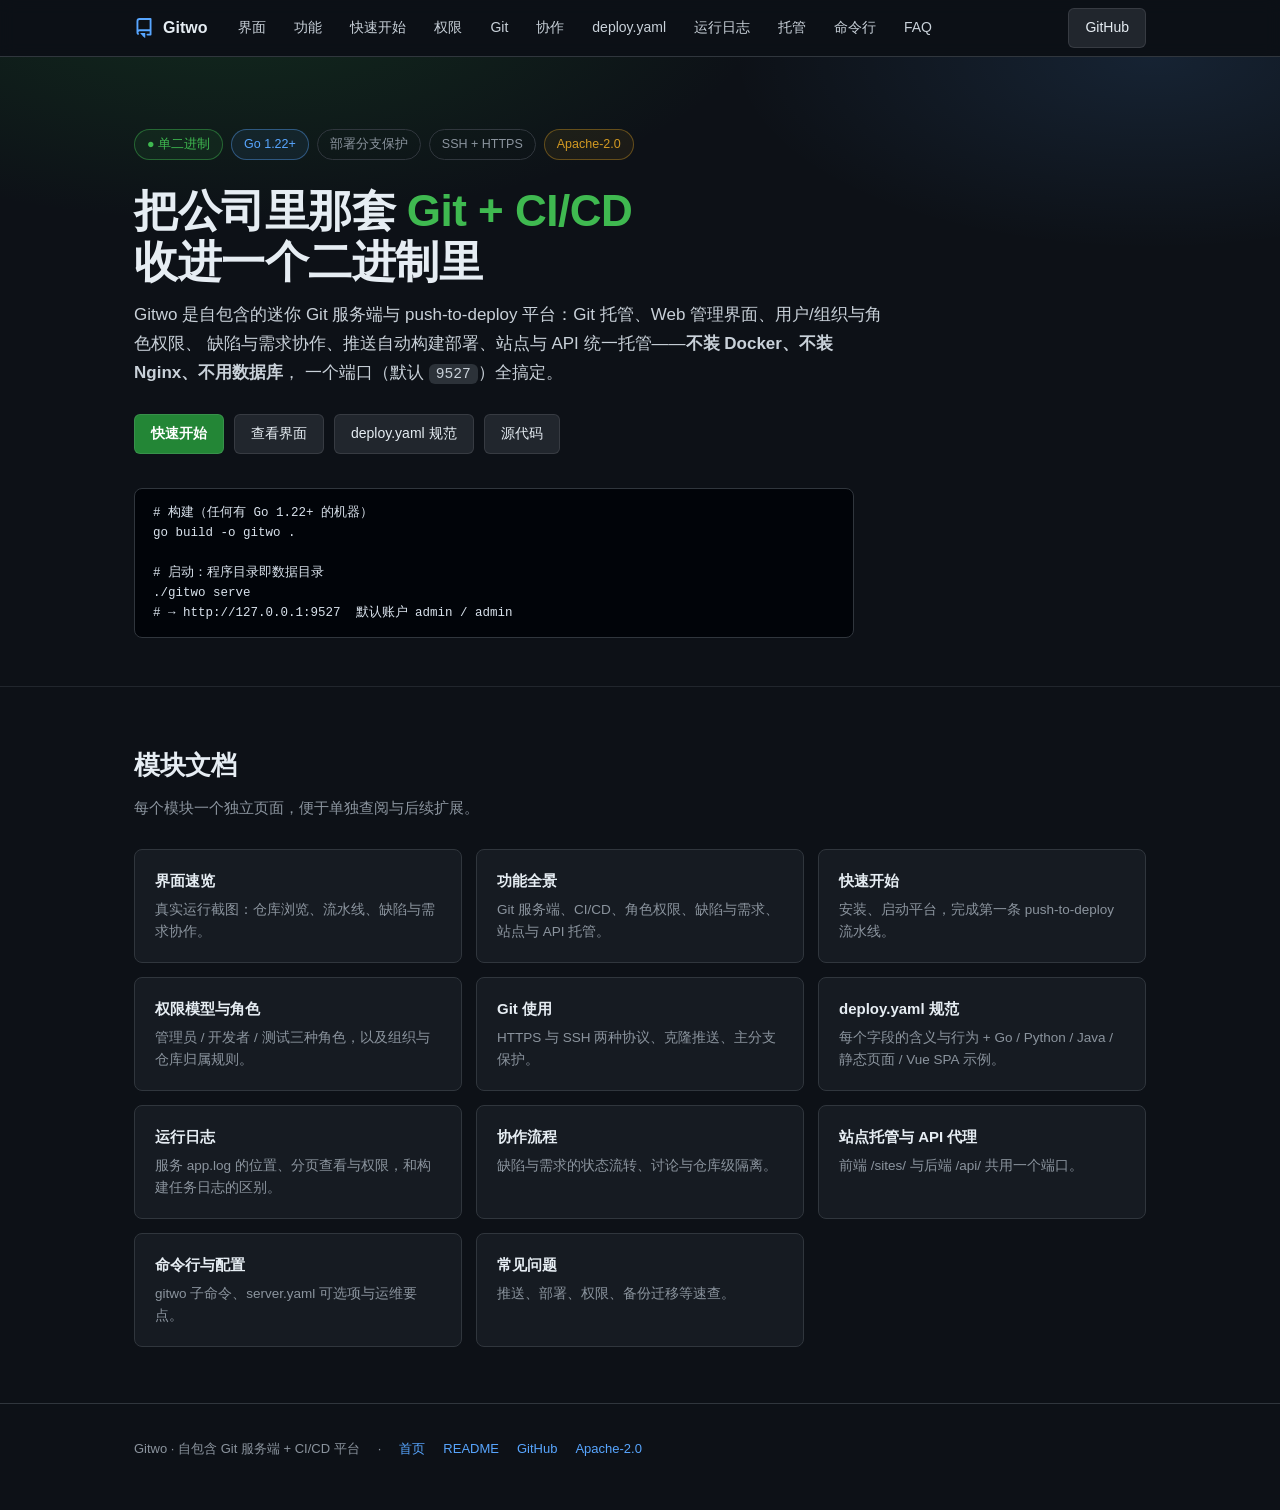
==== commit ad9f53ed: "docs: 新增「运行日志 app.log」说明页（位置/权限/分页/与任务日志区别/自带日志系统/常见问题）并加入导航" ====
--- a/docs/index.html
+++ b/docs/index.html
@@ -49,6 +49,7 @@
     <a class="modcard" href="roles.html"><h4>权限模型与角色</h4><p>管理员 / 开发者 / 测试三种角色，以及组织与仓库归属规则。</p></a>
     <a class="modcard" href="git.html"><h4>Git 使用</h4><p>HTTPS 与 SSH 两种协议、克隆推送、主分支保护。</p></a>
     <a class="modcard" href="deploy-yaml.html"><h4>deploy.yaml 规范</h4><p>每个字段的含义与行为 + Go / Python / Java / 静态页面 / Vue SPA 示例。</p></a>
+    <a class="modcard" href="app-log.html"><h4>运行日志</h4><p>服务 app.log 的位置、分页查看与权限，和构建任务日志的区别。</p></a>
     <a class="modcard" href="workflow.html"><h4>协作流程</h4><p>缺陷与需求的状态流转、讨论与仓库级隔离。</p></a>
     <a class="modcard" href="hosting.html"><h4>站点托管与 API 代理</h4><p>前端 /sites/ 与后端 /api/ 共用一个端口。</p></a>
     <a class="modcard" href="cli.html"><h4>命令行与配置</h4><p>gitwo 子命令、server.yaml 可选项与运维要点。</p></a>
